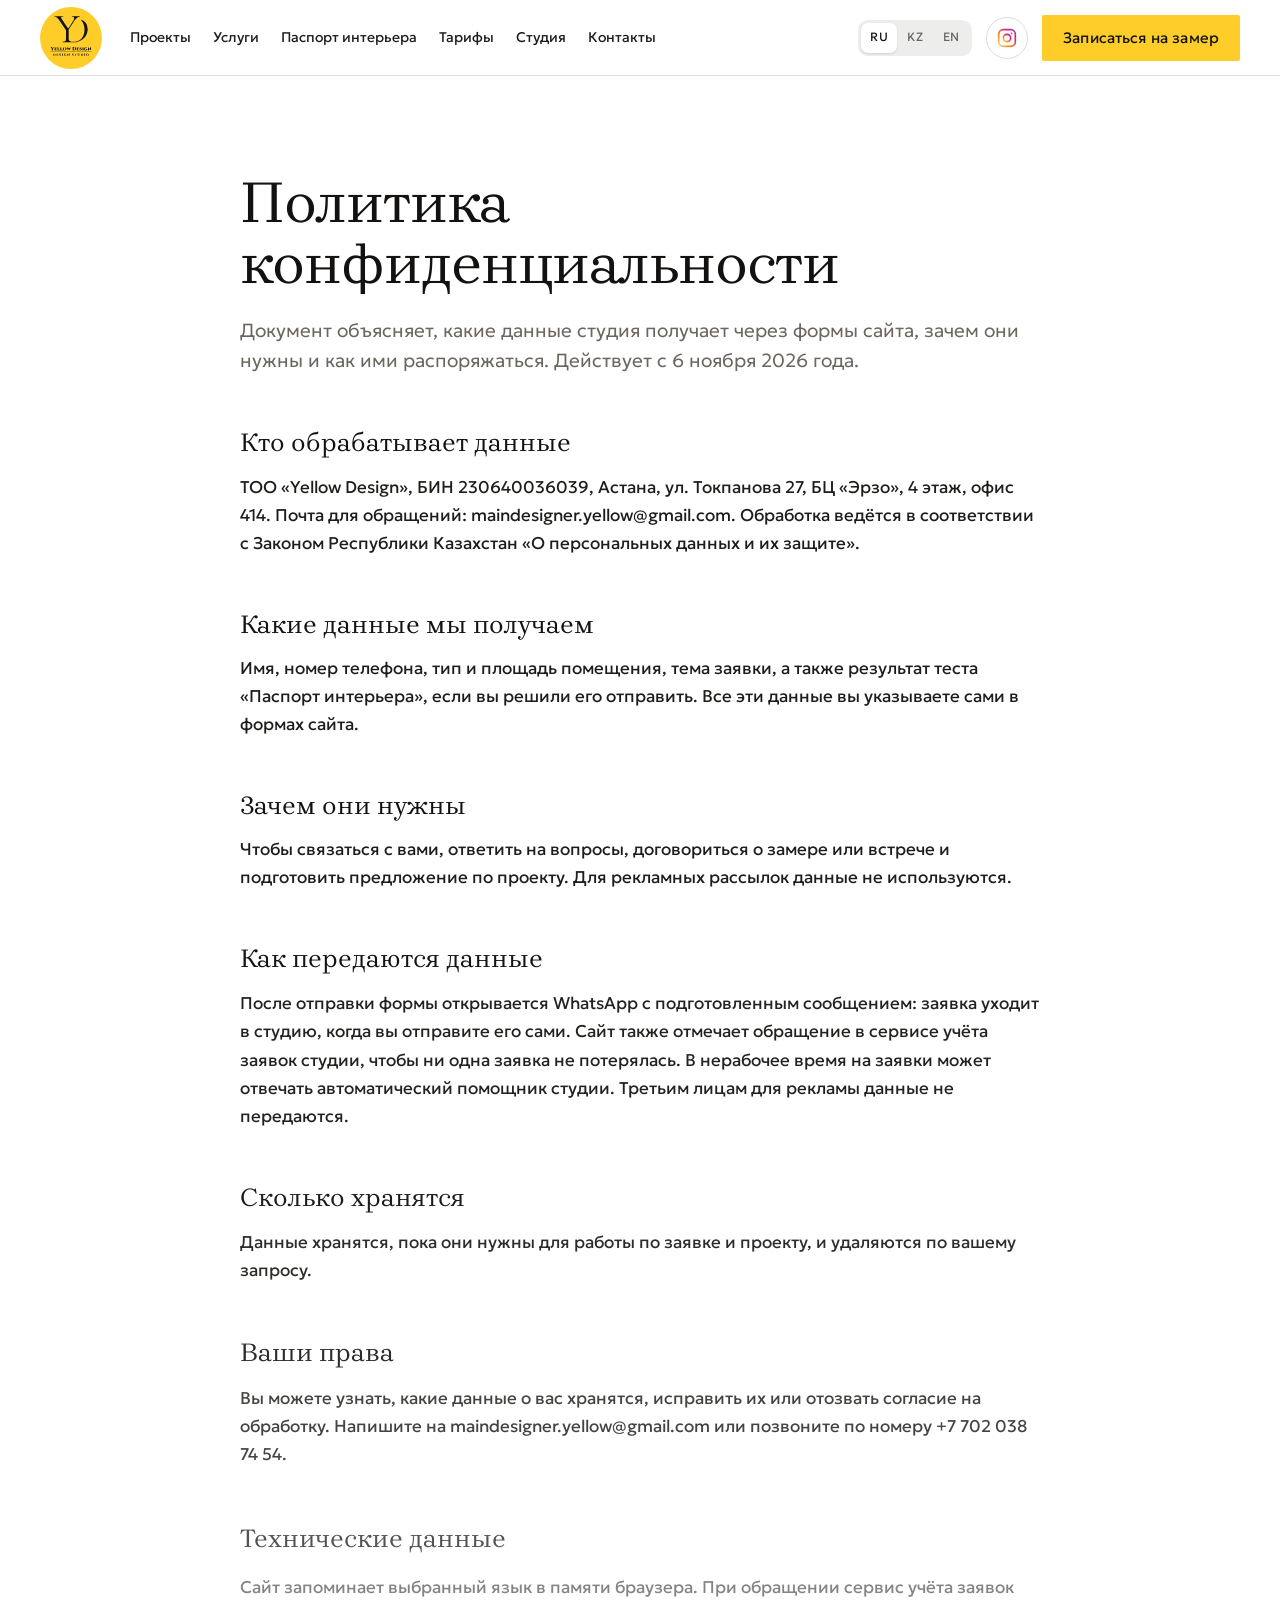
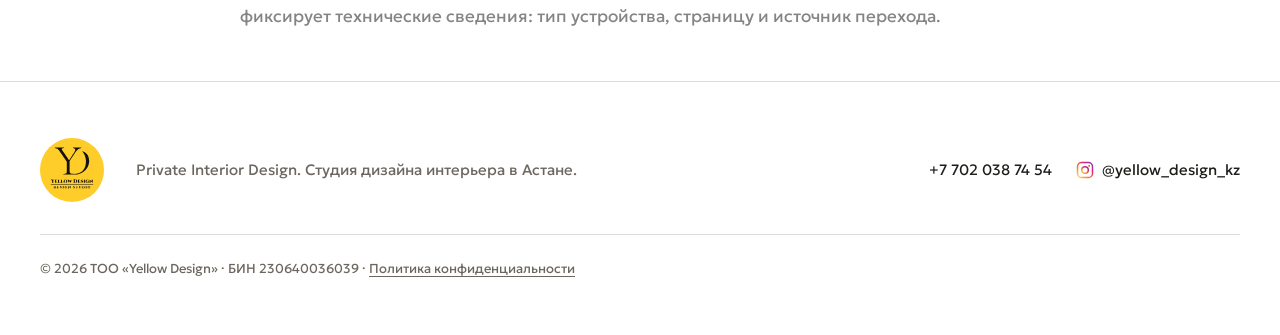
==== politika/index.html @ b8af4403 "Услуги: раскрыто авторское сопровождение ремонта (что проверяет дизайнер, технический надзор), ссылк" ====
<!doctype html>
<html lang="ru">
<head>
<meta charset="utf-8">
<meta name="viewport" content="width=device-width, initial-scale=1, viewport-fit=cover">
<title>Политика конфиденциальности - Yellow Design</title>
<meta name="description" content="Как студия Yellow Design обрабатывает персональные данные из заявок на сайте.">
<meta name="theme-color" content="#141210">
<meta name="format-detection" content="telephone=no">
<link rel="canonical" href="https://songokura.github.io/yellowdesign/politika/">
<meta name="robots" content="noindex, follow">
<meta property="og:type" content="website">
<meta property="og:site_name" content="Yellow Design">
<meta property="og:locale" content="ru_RU">
<meta property="og:url" content="https://songokura.github.io/yellowdesign/politika/">
<meta property="og:title" content="Политика конфиденциальности - Yellow Design">
<meta property="og:description" content="Как студия Yellow Design обрабатывает персональные данные из заявок на сайте.">
<meta property="og:image" content="https://songokura.github.io/yellowdesign/assets/og-image.jpg">
<meta property="og:image:width" content="1200">
<meta property="og:image:height" content="630">
<meta name="twitter:card" content="summary_large_image">
<meta name="twitter:title" content="Политика конфиденциальности - Yellow Design">
<meta name="twitter:description" content="Как студия Yellow Design обрабатывает персональные данные из заявок на сайте.">
<meta name="twitter:image" content="https://songokura.github.io/yellowdesign/assets/og-image.jpg">
<link rel="icon" href="../favicon.ico?v=4" sizes="any">
<link rel="icon" type="image/png" sizes="32x32" href="../assets/favicon-st32.png">
<link rel="icon" type="image/png" sizes="16x16" href="../assets/favicon-st16.png">
<link rel="apple-touch-icon" href="../assets/apple-touch-st.png">
<link rel="preconnect" href="https://fonts.googleapis.com">
<link rel="preconnect" href="https://fonts.gstatic.com" crossorigin>
<link href="https://fonts.googleapis.com/css2?family=Brygada+1918:ital,wght@0,400;0,500;1,400&family=Geologica:wght@300;400;500&display=swap" rel="stylesheet">
<link rel="stylesheet" href="../styles.css?v=20261112-2">
<script src="https://lead-bot.sultan-askarov-kz.workers.dev/t.js" data-site="yellowdesign" defer></script>
</head>
<body data-page="politika">

<svg width="0" height="0" style="position:absolute" aria-hidden="true" focusable="false">
  <symbol id="ic-wa" viewBox="0 0 24 24"><path fill="currentColor" d="M17.472 14.382c-.297-.149-1.758-.867-2.03-.967-.273-.099-.471-.148-.67.15-.197.297-.767.966-.94 1.164-.173.199-.347.223-.644.075-.297-.15-1.255-.463-2.39-1.475-.883-.788-1.48-1.761-1.653-2.059-.173-.297-.018-.458.13-.606.134-.133.298-.347.446-.52.149-.174.198-.298.298-.497.099-.198.05-.371-.025-.52-.075-.149-.669-1.612-.916-2.207-.242-.579-.487-.5-.669-.51-.173-.008-.371-.01-.57-.01-.198 0-.52.074-.792.372-.272.297-1.04 1.016-1.04 2.479 0 1.462 1.065 2.875 1.213 3.074.149.198 2.096 3.2 5.077 4.487.709.306 1.262.489 1.694.625.712.227 1.36.195 1.871.118.571-.085 1.758-.719 2.006-1.413.248-.694.248-1.289.173-1.413-.074-.124-.272-.198-.57-.347m-5.421 7.403h-.004a9.87 9.87 0 0 1-5.031-1.378l-.361-.214-3.741.982.998-3.648-.235-.374a9.86 9.86 0 0 1-1.51-5.26c.001-5.45 4.436-9.884 9.888-9.884 2.64 0 5.122 1.03 6.988 2.898a9.825 9.825 0 0 1 2.893 6.994c-.003 5.45-4.437 9.884-9.885 9.884m8.413-18.297A11.815 11.815 0 0 0 12.05 0C5.495 0 .16 5.335.157 11.892c0 2.096.547 4.142 1.588 5.945L.057 24l6.305-1.654a11.882 11.882 0 0 0 5.683 1.448h.005c6.554 0 11.89-5.335 11.893-11.893a11.821 11.821 0 0 0-3.48-8.413Z"/></symbol>
  <symbol id="ic-ig" viewBox="0 0 24 24">
    <defs><linearGradient id="igg" x1="0" y1="1" x2="1" y2="0"><stop offset="0" stop-color="#FEDA75"/><stop offset=".35" stop-color="#FA7E1E"/><stop offset=".7" stop-color="#D62976"/><stop offset="1" stop-color="#962FBF"/></linearGradient></defs>
    <rect x="2" y="2" width="20" height="20" rx="5.5" fill="none" stroke="url(#igg)" stroke-width="2"/>
    <circle cx="12" cy="12" r="4.4" fill="none" stroke="url(#igg)" stroke-width="2"/>
    <circle cx="17.4" cy="6.6" r="1.3" fill="url(#igg)"/>
  </symbol>
  <symbol id="ic-tel" viewBox="0 0 24 24"><path fill="currentColor" d="M6.6 10.8a15.1 15.1 0 0 0 6.6 6.6l2.2-2.2c.3-.3.7-.4 1-.2 1.1.4 2.3.6 3.6.6.6 0 1 .4 1 1V20c0 .6-.4 1-1 1A17 17 0 0 1 3 4c0-.6.4-1 1-1h3.5c.6 0 1 .4 1 1 0 1.3.2 2.5.6 3.6.1.3 0 .7-.2 1l-2.3 2.2Z"/></symbol>
  <symbol id="ic-arr" viewBox="0 0 24 24"><path fill="none" stroke="currentColor" stroke-width="1.6" stroke-linecap="round" stroke-linejoin="round" d="M5 12h14M13 6l6 6-6 6"/></symbol>
  <symbol id="ic-back" viewBox="0 0 24 24"><path fill="none" stroke="currentColor" stroke-width="1.6" stroke-linecap="round" stroke-linejoin="round" d="M19 12H5M11 6l-6 6 6 6"/></symbol>
  <symbol id="ic-x" viewBox="0 0 24 24"><path fill="none" stroke="currentColor" stroke-width="1.6" stroke-linecap="round" d="M6 6l12 12M18 6 6 18"/></symbol>
  <symbol id="ic-star" viewBox="0 0 24 24"><path fill="currentColor" d="M12 2.5l2.9 6.1 6.6.8-4.9 4.6 1.3 6.6L12 17.3l-5.9 3.3 1.3-6.6L2.5 9.4l6.6-.8z"/></symbol>
  <symbol id="ic-pin" viewBox="0 0 24 24"><path fill="none" stroke="currentColor" stroke-width="1.6" d="M12 21s7-6.2 7-11.5A7 7 0 0 0 5 9.5C5 14.8 12 21 12 21Z"/><circle cx="12" cy="9.5" r="2.4" fill="none" stroke="currentColor" stroke-width="1.6"/></symbol>
</svg>

<header class="hdr" id="top">
  <div class="hdr-in">
    <a class="logo" href="../" aria-label="Yellow Design - на главную"><img src="../assets/logo-st.svg" width="220" height="220" alt="Yellow Design, студия дизайна интерьера"></a>
    <nav class="nav" aria-label="Разделы" data-i-aria="nav_aria">
      <a href="../proekty/" data-i="nav_projects">Проекты</a>
      <a href="../uslugi/" data-i="nav_services">Услуги</a>
      <a href="../#pasport" data-i="nav_quiz">Паспорт интерьера</a>
      <a href="../#tarify" data-i="nav_prices">Тарифы</a>
      <a href="../#studiya" data-i="nav_studio">Студия</a>
      <a href="../#kontakty" data-i="nav_contacts">Контакты</a>
    </nav>
    <div class="hdr-right">
      <div class="lang" role="group" aria-label="Язык сайта">
        <button type="button" data-lang="ru" aria-pressed="true" lang="ru">RU</button>
        <button type="button" data-lang="kk" aria-pressed="false">KZ</button>
        <button type="button" data-lang="en" aria-pressed="false" lang="en">EN</button>
      </div>
      <a class="ico-btn hdr-ig" href="https://www.instagram.com/yellow_design_kz/" target="_blank" rel="noopener" aria-label="Instagram"><svg width="20" height="20"><use href="#ic-ig"/></svg></a>
      <a class="hdr-tel" href="tel:+77020387454">+7 702 038 74 54</a>
      <button class="btn btn-y btn-sm hdr-cta" type="button" data-modal="zamer"><span data-i="cta_short">Записаться на замер</span></button>
      <button class="burger" type="button" aria-expanded="false" aria-controls="menu" aria-label="Меню"><span></span><span></span></button>
    </div>
  </div>
</header>

<div class="menu" id="menu" hidden>
  <nav class="menu-nav" aria-label="Меню">
      <a href="../proekty/" data-i="nav_projects">Проекты</a>
      <a href="../uslugi/" data-i="nav_services">Услуги</a>
      <a href="../#pasport" data-i="nav_quiz">Паспорт интерьера</a>
      <a href="../#tarify" data-i="nav_prices">Тарифы</a>
      <a href="../#studiya" data-i="nav_studio">Студия</a>
      <a href="../#kontakty" data-i="nav_contacts">Контакты</a>
  </nav>
  <div class="menu-acts">
    <button class="btn btn-y" type="button" data-modal="zamer"><span data-i="cta_zamer">Записаться на бесплатный замер</span></button>
    <a class="btn btn-line" data-wa="gen" href="https://wa.me/77020387454"><svg width="18" height="18"><use href="#ic-wa"/></svg><span>WhatsApp</span></a>
    <a class="btn btn-line" href="tel:+77020387454"><svg width="18" height="18"><use href="#ic-tel"/></svg><span>+7 702 038 74 54</span></a>
    <a class="btn btn-line" href="https://www.instagram.com/yellow_design_kz/" target="_blank" rel="noopener"><svg width="18" height="18"><use href="#ic-ig"/></svg><span>Instagram</span></a>
  </div>
</div>

<main>

<section class="pg-head pol">
  <div class="wrap pol-in">
    <h1 data-i="pol_h">Политика конфиденциальности</h1>
    <p class="lead" data-i="pol_lead">Документ объясняет, какие данные студия получает через формы сайта, зачем они нужны и как ими распоряжаться. Действует с 6 ноября 2026 года.</p>
    <h2 data-i="pol_1h">Кто обрабатывает данные</h2>
    <p data-i="pol_1p">ТОО «Yellow Design», БИН 230640036039, Астана, ул. Токпанова 27, БЦ «Эрзо», 4 этаж, офис 414. Почта для обращений: maindesigner.yellow@gmail.com. Обработка ведётся в соответствии с Законом Республики Казахстан «О персональных данных и их защите».</p>
    <h2 data-i="pol_2h">Какие данные мы получаем</h2>
    <p data-i="pol_2p">Имя, номер телефона, тип и площадь помещения, тема заявки, а также результат теста «Паспорт интерьера», если вы решили его отправить. Все эти данные вы указываете сами в формах сайта.</p>
    <h2 data-i="pol_3h">Зачем они нужны</h2>
    <p data-i="pol_3p">Чтобы связаться с вами, ответить на вопросы, договориться о замере или встрече и подготовить предложение по проекту. Для рекламных рассылок данные не используются.</p>
    <h2 data-i="pol_4h">Как передаются данные</h2>
    <p data-i="pol_4p">После отправки формы открывается WhatsApp с подготовленным сообщением: заявка уходит в студию, когда вы отправите его сами. Сайт также отмечает обращение в сервисе учёта заявок студии, чтобы ни одна заявка не потерялась. В нерабочее время на заявки может отвечать автоматический помощник студии. Третьим лицам для рекламы данные не передаются.</p>
    <h2 data-i="pol_5h">Сколько хранятся</h2>
    <p data-i="pol_5p">Данные хранятся, пока они нужны для работы по заявке и проекту, и удаляются по вашему запросу.</p>
    <h2 data-i="pol_6h">Ваши права</h2>
    <p data-i="pol_6p">Вы можете узнать, какие данные о вас хранятся, исправить их или отозвать согласие на обработку. Напишите на maindesigner.yellow@gmail.com или позвоните по номеру +7 702 038 74 54.</p>
    <h2 data-i="pol_7h">Технические данные</h2>
    <p data-i="pol_7p">Сайт запоминает выбранный язык в памяти браузера. При обращении сервис учёта заявок фиксирует технические сведения: тип устройства, страницу и источник перехода.</p>
    
  </div>
</section>

</main>

<footer class="ftr">
  <div class="wrap ftr-in">
    <img class="ftr-logo" src="../assets/logo-st.svg" width="220" height="220" alt="Yellow Design" loading="lazy" decoding="async">
    <p class="ftr-t" data-i="ftr_t">Private Interior Design. Студия дизайна интерьера в Астане.</p>
    <div class="ftr-c">
      <a href="tel:+77020387454">+7 702 038 74 54</a>
      <a href="https://www.instagram.com/yellow_design_kz/" target="_blank" rel="noopener" class="ftr-ig"><svg width="18" height="18"><use href="#ic-ig"/></svg><span>@yellow_design_kz</span></a>
    </div>
    <p class="ftr-legal">© 2026 ТОО «Yellow Design» · <span data-i="bin">БИН</span> 230640036039 · <a href="../politika/" data-i="pol_link">Политика конфиденциальности</a></p>
  </div>
</footer>

<div class="modal" id="lead-modal" hidden>
  <div class="modal-bg" data-close></div>
  <div class="modal-box" role="dialog" aria-modal="true" aria-labelledby="m-title">
    <button class="modal-x" type="button" data-close aria-label="Закрыть" data-i-aria="close"><svg width="22" height="22"><use href="#ic-x"/></svg></button>
    <h2 id="m-title" class="modal-t">Запись на бесплатный замер</h2>
    <p class="modal-sub" data-i="m_sub">Оставьте заявку, мы свяжемся с вами в ближайшее время</p>
    <form class="lead-form " id="m-form">
  <input class="hp" type="text" name="hp_site" tabindex="-1" autocomplete="off" aria-hidden="true">
  <div class="fld fld-reason" hidden><label for="m-reason" data-i="fm_reason">Тема заявки</label><input id="m-reason" name="reason" readonly></div>
  <div class="fld fld-pass" hidden><label for="m-pass" data-i="fm_pass">Паспорт интерьера</label><textarea id="m-pass" name="passport" rows="2" readonly></textarea></div>
  <div class="fld"><label for="m-name"><span data-i="fm_name">Ваше имя</span>*</label><input id="m-name" name="name" autocomplete="name" required placeholder="Имя" data-i-ph="fm_name_ph"></div>
  <div class="fld"><label for="m-phone"><span data-i="fm_phone">Ваш телефон</span>*</label><input id="m-phone" name="phone" type="tel" inputmode="tel" autocomplete="tel" required placeholder="+7 701 000 00 00"></div>
  <div class="fld"><label for="m-type"><span data-i="fm_type">Выберите тип помещения</span>*</label><select id="m-type" name="room_type" required><option value="" disabled selected data-i="ty0">- Выберите вариант -</option><option value="Коммерция" data-i="ty1">Коммерция</option><option value="Жилое помещение" data-i="ty2">Жилое помещение</option><option value="Квартира" data-i="ty3">Квартира</option><option value="Апартаменты" data-i="ty4">Апартаменты</option><option value="Премиум-жильё" data-i="ty5">Премиум-жильё</option><option value="Дом/таунхаус" data-i="ty6">Дом/таунхаус</option></select></div>
  <div class="fld"><label for="m-area" data-i="fm_area">Площадь, м² (необязательно)</label><input id="m-area" name="area" inputmode="numeric" placeholder="Укажите площадь помещения" data-i-ph="fm_area_ph"></div>
  <label class="agree"><input type="checkbox" name="agree" required><span><span data-i="fm_agree">Даю согласие на обработку персональных данных и принимаю</span> <a href="../politika/" target="_blank" rel="noopener" data-i="fm_agree_link">политику конфиденциальности</a></span></label>
  <button class="btn btn-y" type="submit"><svg width="18" height="18"><use href="#ic-wa"/></svg><span data-i="fm_send">Отправить</span></button>
  <p class="fm-ok" hidden data-i="fm_ok">Спасибо! Сейчас откроется WhatsApp, отправьте подготовленное сообщение.</p>
</form>
  </div>
</div>

<nav class="mbar" aria-label="Быстрая связь" data-i-aria="mb_aria">
  <a href="tel:+77020387454"><svg width="18" height="18"><use href="#ic-tel"/></svg><span data-i="mb_call">Позвонить</span></a>
  <a class="mbar-wa" data-wa="gen" href="https://wa.me/77020387454"><svg width="18" height="18"><use href="#ic-wa"/></svg><span>WhatsApp</span></a>
  <a class="mbar-ig" href="https://www.instagram.com/yellow_design_kz/" target="_blank" rel="noopener" aria-label="Instagram"><svg width="22" height="22"><use href="#ic-ig"/></svg></a>
</nav>

<script src="../assets/vendor/gsap.min.js" defer></script>
<script src="../assets/vendor/ScrollTrigger.min.js" defer></script>
<script src="../assets/vendor/SplitText.min.js" defer></script>
<script src="../assets/vendor/lenis.min.js" defer></script>
<script src="../script.js?v=20261112-2" defer></script>
</body>
</html>
---- styles.css ----
/* Yellow Design - студия дизайна интерьера. Крупные кадры проектов, белый / чёрный / жёлтый */
:root{
  --ink:#141210;
  --ink-2:#1C1A17;
  --paper:#FFFFFF;
  --stone:#F4F3F0;
  --line:rgba(20,18,16,.14);
  --line-d:rgba(243,240,234,.14);
  --text:#1F1D1A;
  --muted:#6B665F;
  --on-dark:#F3F0EA;
  --on-dark-m:rgba(243,240,234,.66);
  --yellow:#FFCD2A;
  --yellow-2:#F0BD12;
  --wa:#1C9E4E;
  --serif:"Brygada 1918", Georgia, "Times New Roman", serif;
  --sans:"Geologica", "Segoe UI", Arial, sans-serif;
  --hdr:76px;
  --wrap:1240px;
  --gut:40px;
  --sec:144px;
  --fs-h1:clamp(42px,4.6vw,72px);
  --fs-h2:clamp(34px,3.4vw,52px);
  --fs-h3:clamp(26px,2.2vw,34px);
  --fs-body:18px;
  --fs-small:15px;
  --ease:cubic-bezier(.22,.61,.24,1);
  --ease-out:cubic-bezier(.16,1,.3,1);
}
*,*::before,*::after{box-sizing:border-box}
html{-webkit-text-size-adjust:100%;scroll-padding-top:var(--hdr);scrollbar-color:#B5AFA6 var(--paper)}
body{margin:0;background:var(--paper);color:var(--text);font:400 17px/1.55 var(--sans);-webkit-font-smoothing:antialiased;overflow-x:clip}
img{display:block;max-width:100%;height:auto}
a{color:inherit}
button,input,select,textarea{font:inherit;color:inherit}
a,button{-webkit-tap-highlight-color:transparent;touch-action:manipulation}
body.menu-open,body.modal-open{overflow:hidden}
.hp{position:absolute;left:-9999px;width:1px;height:1px;opacity:0;pointer-events:none}
.fm-ok{font-size:14px;color:var(--wa)}
.dark .fm-ok{color:var(--yellow)}
.fm-ok[hidden]{display:none}
::selection{background:var(--yellow);color:var(--ink)}
:focus-visible{outline:2px solid var(--yellow-2);outline-offset:3px}
h1,h2,h3{margin:0;font-weight:400}
h2{font-size:var(--fs-h2)}
h3{font-size:var(--fs-h3)}
p{margin:0}
ul,ol{margin:0;padding:0;list-style:none}
figure{margin:0}

.wrap{max-width:calc(var(--wrap) + var(--gut)*2);margin:0 auto;padding:0 var(--gut)}
.sec{padding:var(--sec) 0}
.dark{background:var(--ink);color:var(--on-dark)}
.stone{background:var(--stone)}

.head{margin-bottom:64px}
.head-row{display:flex;flex-wrap:wrap;align-items:flex-end;justify-content:space-between;gap:20px 48px}
.head h2,.f-txt h2,.proc-txt h2,.qz-side h2,.feat-head h2,.work h2,.pg-cta h2{font:400 var(--fs-h2)/1.06 var(--serif);letter-spacing:-.012em;color:var(--ink)}
.dark .head h2,.dark h2{color:var(--on-dark)}
.lead{margin-top:22px;font-size:19px;line-height:1.55;color:var(--muted);font-weight:300}
.dark .lead{color:var(--on-dark-m)}

.kicker{display:flex;align-items:center;gap:14px;margin-bottom:22px;font:400 12px/1.2 var(--sans);letter-spacing:.16em;text-transform:uppercase;color:var(--muted)}
.kicker::before{content:"";width:28px;height:2px;background:var(--yellow);flex:0 0 auto}
.dark .kicker{color:var(--on-dark-m)}

/* Кнопки */
.btn{display:inline-flex;align-items:center;justify-content:center;gap:12px;min-height:56px;padding:0 28px;border-radius:2px;border:1px solid transparent;background:none;font:400 15px/1.2 var(--sans);letter-spacing:.01em;text-decoration:none;cursor:pointer;transition:background-color .25s var(--ease),border-color .25s var(--ease),color .25s var(--ease),transform .2s var(--ease);text-align:center}
.btn svg{display:block;flex:0 0 auto}
.btn:active{transform:scale(.98)}
.btn-y{background:var(--yellow);color:var(--ink)}
.btn-y:hover{background:var(--yellow-2)}
.btn-line{border-color:rgba(20,18,16,.28);color:var(--ink)}
.btn-line:hover{border-color:var(--ink)}
.btn-line svg use[href="#ic-wa"]{color:var(--wa)}
.btn-on-dark,.dark .btn-line{border-color:rgba(243,240,234,.3);color:var(--on-dark)}
.btn-on-dark:hover,.dark .btn-line:hover{border-color:var(--on-dark)}
.btn-sm{min-height:46px;padding:0 20px}
.btn svg,.link svg{transition:transform .3s var(--ease)}
@media (hover:hover) and (pointer:fine){.btn:hover svg:last-child,.link:hover svg:last-child{transform:translateX(3px)}}
.link{display:inline-flex;align-items:center;gap:8px;font:400 15px/1.3 var(--sans);text-decoration:none;color:var(--ink);background:none;border:0;border-bottom:1px solid var(--line);padding:0 0 4px;cursor:pointer;transition:border-color .25s var(--ease)}
.link:hover{border-color:var(--ink)}
.link svg{display:block;flex:0 0 auto}
.link-on-dark,.dark .link{color:var(--on-dark);border-color:var(--line-d)}
.link-on-dark:hover,.dark .link:hover{border-color:var(--on-dark)}

.arrow{width:52px;height:52px;border-radius:50%;border:1px solid rgba(20,18,16,.28);background:transparent;color:var(--ink);display:grid;place-items:center;cursor:pointer;transition:border-color .25s var(--ease),background-color .25s var(--ease),opacity .25s var(--ease)}
.arrow svg{display:block}
.arrow:hover:not(:disabled){border-color:var(--ink)}
.arrow:disabled{opacity:.3;cursor:default}
.arrow-on-dark{border-color:rgba(243,240,234,.45);color:var(--on-dark);background:rgba(20,18,16,.28)}
.arrow-on-dark:hover:not(:disabled){border-color:var(--on-dark);background:rgba(20,18,16,.5)}

/* Шапка */
.hdr{position:sticky;top:0;z-index:50;height:var(--hdr);background:#fff;border-bottom:1px solid var(--line)}
.hdr-in{max-width:calc(1400px + var(--gut)*2);margin:0 auto;padding:0 var(--gut);height:100%;display:flex;align-items:center;gap:36px}
.logo{display:block;flex:0 0 auto;position:relative;z-index:2}
.logo img{width:62px;height:62px}
.nav{display:flex;gap:26px}
.nav a{font-size:14px;text-decoration:none;color:var(--text);padding:6px 0;background:linear-gradient(var(--ink),var(--ink)) 0 100%/0 1px no-repeat;transition:background-size .3s var(--ease);white-space:nowrap}
.nav a:hover,.nav a[aria-current="page"]{background-size:100% 1px}
.hdr-right{margin-left:auto;display:flex;align-items:center;gap:14px;position:relative;z-index:2}
.lang{display:flex;padding:3px;border-radius:10px;background:#EDEDEC;flex:0 0 auto}
.lang button{border:0;background:transparent;min-width:36px;height:30px;padding:0 8px;border-radius:7px;font-size:12px;font-weight:400;letter-spacing:.04em;color:var(--muted);cursor:pointer}
.lang button[aria-pressed="true"]{background:#fff;color:var(--ink);box-shadow:0 1px 2px rgba(20,18,16,.12)}
.ico-btn{display:grid;place-items:center;width:42px;height:42px;border-radius:50%;border:1px solid var(--line);flex:0 0 auto}
.ico-btn svg{display:block}
.hdr-tel{font-size:14px;text-decoration:none;white-space:nowrap}
.hdr-cta{flex:0 0 auto;white-space:nowrap}
.burger{display:none;width:44px;height:44px;border:0;background:transparent;cursor:pointer;flex:0 0 auto;position:relative}
.burger span{position:absolute;left:11px;right:11px;height:1.5px;background:var(--ink);transition:transform .3s var(--ease)}
.burger span:first-child{top:17px}
.burger span:last-child{top:25px}
.menu-open .burger span:first-child{transform:translateY(4px) rotate(45deg)}
.menu-open .burger span:last-child{transform:translateY(-4px) rotate(-45deg)}
.menu{position:fixed;inset:var(--hdr) 0 0 0;z-index:40;background:var(--paper);padding:32px var(--gut) 40px;overflow:auto;display:flex;flex-direction:column;gap:40px}
.menu[hidden]{display:none}
.menu-nav{display:flex;flex-direction:column}
.menu-nav a{font:400 30px/1.2 var(--serif);text-decoration:none;padding:12px 0;border-bottom:1px solid var(--line)}
.menu-nav a[aria-current="page"]{box-shadow:inset 3px 0 0 var(--yellow);padding-left:14px}
.menu-acts{display:grid;gap:12px}

/* Первый экран: кадр на левую половину и больше, текст справа */
.hero{height:calc(100svh - var(--hdr));min-height:600px;max-height:1000px;background:var(--paper)}
.hero-grid{display:grid;grid-template-columns:minmax(0,7fr) minmax(0,5fr);height:100%}
.hero-media{position:relative;min-height:0;overflow:hidden;background:var(--stone)}
.hero-pic{position:absolute;inset:0;clip-path:inset(0 100% 0 0);transition:clip-path 1.4s var(--ease-out)}
.lit .hero-pic{clip-path:inset(0 0 0 0)}
.hs{position:absolute;inset:0;display:block;opacity:0;transition:opacity 1.3s var(--ease);text-decoration:none}
.hs.on{opacity:1;z-index:1}
.hs picture{position:absolute;inset:0;transition:transform 1.1s var(--ease-out)}
.hs img{width:100%;height:100%;object-fit:cover;object-position:50% 50%;transform:scale(1.07);transition:transform 9s linear}
.lit .hs.on img{transform:none}
.hs::after{content:"";position:absolute;inset:auto 0 0 0;height:34%;background:linear-gradient(0deg,rgba(20,18,16,.55),rgba(20,18,16,0));pointer-events:none}
.hs-cap{position:absolute;left:40px;bottom:36px;z-index:2;font:400 clamp(20px,1.7vw,26px)/1.2 var(--serif);color:#fff;letter-spacing:-.005em}
@media (hover:hover) and (pointer:fine){.hs:hover picture{transform:scale(1.025)}}
.hs:active picture{transform:scale(.99)}
.hero-ctrl{position:absolute;right:28px;bottom:28px;z-index:3;display:flex;align-items:center;gap:14px}
.hero-dots{display:flex;gap:8px}
.hero-dots i{width:8px;height:8px;border-radius:50%;background:rgba(255,255,255,.45);transition:background-color .3s var(--ease),transform .3s var(--ease)}
.hero-dots i.on{background:var(--yellow);transform:scale(1.25)}
.hero-txt{display:flex;flex-direction:column;justify-content:center;min-width:0;padding:40px clamp(32px,4.6vw,88px) 48px clamp(32px,4vw,72px)}
.hero-k{font:400 14px/1.4 var(--sans);color:var(--muted);margin-bottom:26px}
.hero h1{font:400 clamp(38px,3.7vw,60px)/1.03 var(--serif);letter-spacing:-.018em;color:var(--ink)}
.hero-lead{margin:26px 0 34px;font-size:18px;line-height:1.5;color:var(--muted);font-weight:300}
.hero-acts{display:flex;flex-direction:column;align-items:stretch;gap:12px;max-width:420px}
.hero-ig{display:inline-flex;align-items:center;gap:9px;margin-top:26px;font-size:14px;color:var(--muted);text-decoration:none;align-self:flex-start;border-bottom:1px solid var(--line);padding-bottom:3px}
.hero-ig:hover{color:var(--ink);border-color:var(--ink)}
.hero-ig svg{display:block}
.hero-k,.hero h1,.hero-lead,.hero-acts,.hero-ig,.hero-ctrl{opacity:0;transform:translateY(12px);transition:opacity .9s var(--ease-out),transform .9s var(--ease-out)}
.lit .hero-k{transition-delay:.35s}
.lit .hero h1{transition-delay:.48s}
.lit .hero-lead{transition-delay:.6s}
.lit .hero-acts{transition-delay:.72s}
.lit .hero-ig{transition-delay:.82s}
.lit .hero-ctrl{transition-delay:1.2s}
.lit .hero-k,.lit .hero h1,.lit .hero-lead,.lit .hero-acts,.lit .hero-ig,.lit .hero-ctrl{opacity:1;transform:none}
.no-intro .hero *,.no-intro .hero *::before{transition:none!important}
.no-intro .hs{transition:opacity 1.3s var(--ease)!important}

/* Избранные проекты: слайды на всю ширину */
.feat{padding:120px 0 112px}
.feat-head{display:flex;align-items:flex-end;justify-content:space-between;gap:24px 48px;margin-bottom:56px}
.feat-head h2{color:var(--on-dark)}
.feat-head .lead{max-width:none}
.feat-nav{display:flex;gap:10px;flex:0 0 auto}
.feat-track{display:flex;overflow-x:auto;scroll-snap-type:x mandatory;scrollbar-width:none;overscroll-behavior-x:contain}
.feat-track::-webkit-scrollbar{display:none}
.fs{flex:0 0 100%;min-width:0;scroll-snap-align:start}
.fs-pics{--fh:min(calc(100svh - var(--hdr) - 220px),680px);display:grid;gap:12px;width:min(calc(100% - var(--gut)*2),calc(var(--fh)*var(--a) + 12px));margin:0 auto;overflow:hidden}
.fs-pics img{width:100%;height:100%;object-fit:cover;background:var(--ink-2);transition:transform 1s var(--ease-out),opacity .6s var(--ease)}
@media (hover:hover) and (pointer:fine){.fs-pics:hover img{transform:scale(1.02)}}
.fs-pics:active img{transform:scale(.99)}
.fs-cap{display:flex;align-items:flex-end;justify-content:space-between;gap:16px 40px;margin-top:28px}
.fs-cap h3{margin-top:10px;font:400 var(--fs-h3)/1.12 var(--serif);color:var(--on-dark)}
.fs-cap .link{flex:0 0 auto;white-space:nowrap}
.feat-foot{display:flex;flex-wrap:wrap;gap:12px;margin-top:56px}
.spread-type{font:400 14px/1.3 var(--sans);color:var(--muted)}
.dark .spread-type{color:var(--on-dark-m)}

/* Философия */
.philo{padding:136px 0 128px}
.statement{font:400 clamp(28px,2.9vw,44px)/1.22 var(--serif);letter-spacing:-.008em;color:var(--ink)}
.philo-list{display:grid;grid-template-columns:repeat(3,minmax(0,1fr));gap:48px;margin-top:80px}
.philo-list li{padding-top:26px;border-top:2px solid var(--yellow)}
.philo-list h3{font:400 22px/1.25 var(--serif);color:var(--ink)}
.philo-list p{margin-top:12px;font-size:17px;color:var(--muted);font-weight:300}

/* Услуги на главной */
.srv-cards{display:grid;grid-template-columns:repeat(6,minmax(0,1fr));gap:40px 28px}
.srv-cards li{grid-column:span 2;min-width:0}
.srv-cards li:nth-child(n+4){grid-column:span 3}
.srv-cards a{display:block;text-decoration:none;color:inherit}
.sc-img{display:block;overflow:hidden;background:#E6E4DF}
.sc-img img{width:100%;aspect-ratio:3/2;object-fit:cover;transition:transform .9s var(--ease-out)}
@media (hover:hover) and (pointer:fine){.srv-cards a:hover .sc-img img{transform:scale(1.04)}}
.srv-cards a:active .sc-img img{transform:scale(.99)}
.srv-cards h3{margin-top:20px;font:400 26px/1.15 var(--serif);color:var(--ink)}
.srv-cards p{margin-top:8px;font-size:16px;color:var(--muted)}

/* Как ведём проект */
.proc-grid{display:grid;grid-template-columns:minmax(0,7fr) minmax(0,5fr);gap:88px;align-items:start}
.proc-txt h2{font-size:clamp(28px,2.6vw,42px);line-height:1.14}
.proc-stat{display:flex;flex-wrap:wrap;align-items:baseline;gap:8px 16px;margin-top:30px;padding-top:24px;border-top:1px solid var(--line-d)}
.proc-stat b{font:400 clamp(32px,3.2vw,48px)/1 var(--serif);color:var(--yellow);white-space:nowrap}
.proc-stat span{font-size:17px;color:var(--on-dark-m)}
.proc-txt .lead{margin-bottom:56px}
.steps li{display:grid;grid-template-columns:72px minmax(0,1fr);gap:16px;padding:26px 0;border-top:1px solid var(--line-d)}
.steps .n{font:300 26px/1.1 var(--sans);color:var(--yellow)}
.steps h3{font:400 19px/1.35 var(--sans);color:var(--on-dark)}
.steps p{margin-top:6px;font-size:16px;color:var(--on-dark-m)}
.proc-media{position:sticky;top:calc(var(--hdr) + 40px);max-width:540px;margin-left:auto}
.proc-img{aspect-ratio:4/5;overflow:hidden;background:var(--ink-2)}
.proc-img img,.f-img img{width:100%;height:100%;object-fit:cover}

/* Руководитель */
.f-grid{display:grid;grid-template-columns:minmax(0,5fr) minmax(0,7fr);gap:88px;align-items:center}
.f-img{aspect-ratio:3/4;overflow:hidden;background:var(--stone)}
.f-img img{object-position:50% 18%}
.f-lead{margin-top:28px;font:400 clamp(22px,2vw,28px)/1.32 var(--serif);color:var(--ink)}
.f-list{display:grid;gap:12px;margin:32px 0 0;font-size:var(--fs-body)}
.f-list li{position:relative;padding-left:24px}
.f-list li::before{content:"";position:absolute;left:0;top:.75em;width:12px;height:1px;background:var(--ink)}
.f-acts{display:flex;flex-wrap:wrap;gap:12px;margin-top:32px}
.award-grid{display:grid;grid-template-columns:minmax(0,7fr) minmax(0,5fr);gap:88px;align-items:center;margin-top:120px}
.award-fig{grid-column:2;grid-row:1;aspect-ratio:4/5;overflow:hidden;background:var(--stone);max-width:420px;width:100%;justify-self:end}
.award-fig img{width:100%;height:100%;object-fit:cover;object-position:50% 20%}
.award-txt{grid-column:1;grid-row:1}
.award-txt h3{margin:0 0 20px;font:400 var(--fs-h2)/1.08 var(--serif);letter-spacing:-.01em;color:var(--ink)}
.award-txt p{font-size:var(--fs-body);color:var(--muted);font-weight:300}

/* Паспорт интерьера */
.qz-grid{display:grid;grid-template-columns:minmax(0,5fr) minmax(0,7fr);gap:72px;align-items:stretch}
.qz-grid.res .qz-side{display:none}
.qz-grid.res .qz{grid-column:1/-1}
.qz-side{min-width:0}
.pass{margin-top:44px;padding-top:28px;border-top:1px solid var(--line)}
.pass-head{display:flex;justify-content:space-between;align-items:baseline;gap:16px}
.pass-t{font:400 22px/1.1 var(--serif);color:var(--ink)}
.pass-n{font-size:13px;color:var(--muted)}
.pass-n b{font:400 22px/1 var(--serif);color:var(--ink)}
.pass-sw{display:grid;grid-template-columns:repeat(6,minmax(0,1fr));gap:4px;margin:18px 0 16px}
.pass-sw span{height:52px;border-radius:1px;background:#fff;box-shadow:inset 0 0 0 1px var(--line);transition:background-color .6s var(--ease),box-shadow .6s var(--ease),opacity .6s var(--ease)}
.pass-sw span.f{box-shadow:inset 0 0 0 1px rgba(20,18,16,.06)}
.pass-sw span.pop{animation:swPop .7s var(--ease-out)}
@keyframes swPop{0%{transform:scaleY(.2);transform-origin:bottom}60%{transform:scaleY(1.12)}100%{transform:none}}
.pass.smp .pass-sw span.f{opacity:.55}
.pass-hint{font-size:14px;line-height:1.5;color:var(--muted)}
.qz-grid:not(.started) .live,.qz-grid.started .smp{display:none}
.qz{min-width:0;display:flex;flex-direction:column}
.qz-ask{flex:1 1 auto;background:var(--ink);color:var(--on-dark);padding:40px 44px 44px;min-height:600px;display:flex;flex-direction:column}
.qz-top{display:flex;align-items:center;justify-content:space-between;gap:16px}
.qz-back{display:inline-flex;align-items:center;gap:8px;border:0;background:none;padding:10px 0;font-size:14px;color:var(--on-dark-m);cursor:pointer}
.qz-back svg{display:block}
.qz-back:disabled{opacity:.35;cursor:default}
.qz-count{font:400 12px/1 var(--sans);letter-spacing:.14em;text-transform:uppercase;color:var(--on-dark-m)}
.qz-q{margin:30px 0 34px;font:400 clamp(26px,2.4vw,36px)/1.18 var(--serif);color:var(--on-dark);min-height:2.4em}
.qz-opts{display:grid;grid-template-columns:repeat(2,minmax(0,1fr));gap:12px;margin-top:auto}
.opt{display:flex;flex-direction:column;align-items:stretch;padding:0;text-align:left;background:var(--ink-2);border:1px solid rgba(243,240,234,.14);border-radius:2px;font-size:15px;line-height:1.35;color:var(--on-dark);cursor:pointer;overflow:hidden;transition:border-color .25s var(--ease),box-shadow .25s var(--ease),transform .2s var(--ease)}
.opt:active{transform:scale(.985)}
.opt-img{position:relative;display:block;aspect-ratio:16/9;background:linear-gradient(155deg,rgba(255,255,255,.22),rgba(255,255,255,0) 45%,rgba(0,0,0,.22)),var(--c);transform-origin:50% 100%;transition:transform .5s var(--ease-out)}
.opt-t{display:flex;align-items:center;min-height:62px;padding:12px 16px}
@media (hover:hover) and (pointer:fine){.opt:hover .opt-img{transform:scaleY(1.06)}}
.opt:hover{border-color:rgba(243,240,234,.6)}
.opt.on{border-color:var(--yellow);box-shadow:0 0 0 1px var(--yellow)}
.qz-swap{animation:qzIn .45s var(--ease-out)}
@keyframes qzIn{from{opacity:0;transform:translateY(10px)}to{opacity:1;transform:none}}
.qz[data-state="res"] .qz-ask{display:none}
.qz-res{position:relative;display:grid;grid-template-columns:minmax(0,1.25fr) minmax(0,.85fr);gap:56px;background:#fff;color:var(--text);padding:64px}
.qz-res::before{content:"";position:absolute;inset:16px;border:1px solid var(--yellow);pointer-events:none}
.qz-res[hidden]{display:none}
.doc-head{display:flex;align-items:center;gap:18px;padding-bottom:26px;margin-bottom:32px;border-bottom:1px solid var(--line)}
.doc-head img{width:64px;height:64px}
.doc-t{font:400 26px/1.1 var(--serif);color:var(--ink)}
.doc-d{margin-top:4px;font-size:13px;color:var(--muted)}
.res-lbl{margin:34px 0 12px;font:400 12px/1.2 var(--sans);letter-spacing:.14em;text-transform:uppercase;color:var(--muted)}
.res-name{font:400 clamp(44px,4.8vw,72px)/1 var(--serif);letter-spacing:-.015em;color:var(--ink)}
.res-desc{margin-top:16px;font-size:18px;color:var(--muted);font-weight:300}
.res-pal{display:flex;gap:3px}
.res-pal div{flex:1 1 0;min-width:0}
.res-pal i{display:block;height:140px;border-radius:1px;background:var(--c);box-shadow:inset 0 0 0 1px rgba(20,18,16,.06);transform-origin:bottom;transform:scaleY(0);transition:transform .9s var(--ease-out)}
.res-pal b{display:block;margin-top:10px;font-size:13px;font-weight:400;color:var(--ink);overflow-wrap:anywhere}
.res-pal small{display:block;font-size:11px;color:var(--muted);letter-spacing:.05em}
.qz-res.show .res-pal i{transform:none}
.res-recs{display:grid;gap:14px}
.res-recs li{position:relative;padding-left:26px;font-size:16px;color:var(--text)}
.res-recs li::before{content:"";position:absolute;left:0;top:.72em;width:14px;height:2px;background:var(--yellow)}
.res-fig{overflow:hidden}
.res-fig img{width:100%;aspect-ratio:1;object-fit:cover;background:#E6E4DF}
.res-fig figcaption{margin-top:12px;font-size:14px;color:var(--muted)}
.res-fig b{color:var(--ink);font-weight:400}
.res-side{display:flex;flex-direction:column;gap:28px}
.res-form{display:flex;flex-direction:column;gap:10px}
.res-form>label,.fld-q label{font-size:13px;color:var(--muted)}
.res-form input[type=tel],.fld-q textarea{width:100%;min-height:56px;padding:14px 16px;border:1px solid rgba(20,18,16,.24);border-radius:2px;background:#fff;font-size:17px}
.fld-q{display:flex;flex-direction:column;gap:6px;margin-bottom:6px}
.fld-q textarea{resize:none;font-size:14px;line-height:1.45;color:var(--muted);background:var(--stone);min-height:0}
.res-form input:focus{outline:none;border-color:var(--ink)}
.res-form .btn{margin-top:6px}
.res-note{font-size:13px;color:var(--muted)}
.qz-again{align-self:flex-start;border:0;background:none;padding:6px 0;font-size:14px;color:var(--muted);text-decoration:underline;text-underline-offset:4px;cursor:pointer}

/* Тарифы */
.tiers{display:grid;grid-template-columns:repeat(3,minmax(0,1fr));gap:0;align-items:stretch;border-top:1px solid var(--line);border-bottom:1px solid var(--line)}
.tier{position:relative;display:flex;flex-direction:column;padding:64px 40px 40px;background:transparent}
.tier+.tier{border-left:1px solid var(--line)}
.tier h3{font:400 var(--fs-h3)/1.1 var(--serif);color:var(--ink)}
.tier-sub{margin-top:10px;font-size:15px;color:var(--muted);min-height:3em}
.tier-price{margin:28px 0 26px;font:300 44px/1 var(--sans);letter-spacing:-.02em;color:var(--ink);white-space:nowrap}
.tier-price small{font:400 15px/1 var(--sans);letter-spacing:0;margin-left:.3em;color:var(--muted)}
.tier ul{display:grid;gap:10px;font-size:15px;line-height:1.45;margin-bottom:26px}
.tier li{position:relative;padding-left:22px}
.tier li::before{content:"";position:absolute;left:0;top:.72em;width:10px;height:1px;background:currentColor;opacity:.55}
.tier-gift{margin-top:auto;padding-top:20px;border-top:1px solid var(--line);font-size:14px;color:var(--ink);margin-bottom:26px}
.tier-top{background:var(--ink);color:var(--on-dark);box-shadow:inset 0 3px 0 var(--yellow)}
.tier-top+.tier{border-left-color:transparent}
.tier-top h3,.tier-top .tier-price,.tier-top .tier-gift{color:var(--on-dark)}
.tier-top .tier-sub,.tier-top .tier-price small{color:var(--on-dark-m)}
.tier-top .tier-gift{border-color:var(--line-d)}
.tier-flag{position:absolute;top:26px;left:40px;font:400 13px/1.2 var(--sans);color:var(--yellow)}
.nadzor{display:grid;grid-template-columns:minmax(0,1fr) auto;gap:48px;align-items:center}
.nadzor-row{padding:36px 40px;border-bottom:1px solid var(--line)}
.nadzor h3,.nadzor h2{font:400 var(--fs-h3)/1.1 var(--serif);color:var(--ink)}
.nadzor p{margin-top:10px;font-size:16px;color:var(--muted)}
.prices-note{margin-top:24px;font-size:14px;color:var(--muted)}

/* Отзывы */
.rev-head{display:flex;flex-wrap:wrap;align-items:flex-end;justify-content:space-between;gap:20px 40px;margin-bottom:64px}
.rev-head h2{font:400 var(--fs-h2)/1.06 var(--serif);letter-spacing:-.012em;color:var(--ink)}
.rev-rate{display:inline-flex;align-items:baseline;gap:12px;color:var(--ink);text-decoration:none;font-size:15px;border-bottom:1px solid var(--line);padding-bottom:6px;transition:border-color .25s var(--ease)}
.rev-rate:hover{border-color:var(--ink)}
.rev-rate b{font:400 40px/1 var(--serif);box-shadow:inset 0 -.16em 0 var(--yellow)}
.rev-rate svg{align-self:center;transition:transform .3s var(--ease)}
.rev-grid{display:grid;grid-template-columns:minmax(0,5fr) minmax(0,7fr);gap:72px;align-items:stretch}
.rev-fig{min-width:0}
.rev-fig img{width:100%;aspect-ratio:4/5;object-fit:cover;background:#E6E4DF}
.rev-fig figcaption{margin-top:12px;font-size:14px;color:var(--muted)}
.rev-col{display:flex;flex-direction:column;justify-content:space-between;gap:48px;min-width:0}
.rev{display:flex;flex-direction:column;margin:0}
.stars{display:flex;gap:3px;color:var(--yellow-2);margin-bottom:20px}
.stars svg{display:block}
.rev blockquote{margin:0 0 28px;font:400 clamp(20px,1.6vw,23px)/1.4 var(--serif);color:var(--ink)}
.rev-big blockquote{font-size:clamp(28px,2.6vw,40px);line-height:1.22;letter-spacing:-.01em}
.rev-two{display:grid;grid-template-columns:repeat(2,minmax(0,1fr));gap:40px;padding-top:40px;border-top:1px solid var(--line)}
.rev figcaption{margin-top:auto;display:grid;grid-template-columns:44px minmax(0,1fr);column-gap:14px;align-items:center;font-size:14px;color:var(--muted)}
.rev figcaption b{font-weight:400;font-size:16px;color:var(--ink);grid-column:2}
.rev figcaption span{grid-column:2}
.ava{grid-row:1/3;width:44px;height:44px;border-radius:50%;display:grid;place-items:center;background:var(--ink);color:var(--yellow);font:400 18px/1 var(--serif);font-style:normal}
@media (hover:hover) and (pointer:fine){.rev-rate:hover svg{transform:translateX(3px)}}

/* Форма заявки (контакты и окно) */
.lead-form{display:grid;grid-template-columns:repeat(2,minmax(0,1fr));gap:26px 28px}
.lead-form .btn,.lead-form .fm-ok,.lead-form .agree,.lead-form .fld-reason,.lead-form .fld-pass{grid-column:1/-1}
.lead-form .fld[hidden]{display:none}
.fld{display:flex;flex-direction:column;gap:6px;min-width:0}
.fld label{font-size:13px;color:var(--muted)}
.fld input,.fld select,.fld textarea{width:100%;height:52px;padding:0;border:0;border-bottom:1px solid rgba(20,18,16,.28);background:transparent;color:var(--ink);font-size:17px;border-radius:0;-webkit-appearance:none;appearance:none}
.fld textarea{height:auto;padding:10px 0;resize:none;font-size:15px;line-height:1.45;color:var(--muted)}
.fld input[readonly]{color:var(--muted)}
.fld select{background:url("data:image/svg+xml,%3Csvg xmlns='http://www.w3.org/2000/svg' width='12' height='8'%3E%3Cpath d='M1 1l5 5 5-5' fill='none' stroke='%23141210' stroke-width='1.4'/%3E%3C/svg%3E") right 2px center no-repeat;padding-right:22px}
.fld select:invalid{color:var(--muted)}
.fld select option{color:var(--ink)}
.fld input::placeholder{color:#9A958D}
.fld input:focus,.fld select:focus,.fld textarea:focus{outline:none;border-color:var(--ink)}
.dark .fld label{color:var(--on-dark-m)}
.dark .fld input,.dark .fld select,.dark .fld textarea{border-color:rgba(243,240,234,.3);color:var(--on-dark)}
.dark .fld input[readonly],.dark .fld textarea{color:var(--on-dark-m)}
.dark .fld select{background-image:url("data:image/svg+xml,%3Csvg xmlns='http://www.w3.org/2000/svg' width='12' height='8'%3E%3Cpath d='M1 1l5 5 5-5' fill='none' stroke='%23F3F0EA' stroke-width='1.4'/%3E%3C/svg%3E")}
.dark .fld select:invalid{color:rgba(243,240,234,.58)}
.dark .fld input::placeholder{color:rgba(243,240,234,.5)}
.dark .fld input:focus,.dark .fld select:focus{border-color:var(--yellow)}
.agree{display:flex;align-items:flex-start;gap:12px;font-size:14px;line-height:1.45;color:var(--muted);cursor:pointer}
.agree input{flex:0 0 auto;width:20px;height:20px;margin:1px 0 0;accent-color:var(--yellow-2);cursor:pointer}
.agree a{color:inherit;text-underline-offset:3px}
.dark .agree{color:var(--on-dark-m)}

/* Контакты */
.c-grid{display:grid;grid-template-columns:minmax(0,1fr) minmax(0,1fr);gap:96px;align-items:start}
.c-tel{display:inline-block;font:400 clamp(30px,3vw,44px)/1 var(--serif);letter-spacing:-.01em;text-decoration:none;color:var(--on-dark);margin-bottom:22px}
.c-line{display:block;font-size:17px;margin-top:8px;text-decoration:none}
.c-muted{color:var(--on-dark-m)}
.c-acts{display:flex;flex-wrap:wrap;gap:12px;margin:32px 0 0}
.c-office{margin:36px 0 0}
.c-office img{width:100%;height:auto}
.c-office figcaption{margin-top:14px;font-size:14px;line-height:1.5;color:var(--on-dark-m)}

/* Окно заявки */
.modal{position:fixed;inset:0;z-index:100;display:grid;place-items:center;padding:24px}
.modal[hidden]{display:none}
.modal-bg{position:absolute;inset:0;background:rgba(20,18,16,.62);animation:mFade .3s var(--ease)}
.modal-box{position:relative;width:100%;max-width:560px;max-height:calc(100svh - 48px);overflow:auto;overscroll-behavior:contain;background:#fff;padding:52px 48px 44px;box-shadow:inset 0 3px 0 var(--yellow);animation:mIn .45s var(--ease-out)}
.modal-x{position:absolute;top:12px;right:12px;width:44px;height:44px;border:0;background:none;display:grid;place-items:center;cursor:pointer;color:var(--ink)}
.modal-x svg{display:block}
.modal-t{padding-right:32px;font:400 clamp(28px,2.6vw,36px)/1.1 var(--serif);color:var(--ink)}
.modal-sub{margin:12px 0 32px;font-size:15px;color:var(--muted)}
.modal .lead-form{grid-template-columns:minmax(0,1fr);gap:22px}
@keyframes mFade{from{opacity:0}}
@keyframes mIn{from{opacity:0;transform:translateY(16px)}}

/* Внутренние страницы */
.pg-head{padding:96px 0 64px}
.pg-head h1{font:400 var(--fs-h1)/1.04 var(--serif);letter-spacing:-.018em;color:var(--ink)}
.pp-head{padding-bottom:56px}
.ptabs{display:grid;grid-template-columns:repeat(6,minmax(0,1fr));gap:0 14px;margin-top:48px}
.ptg-home{grid-column:span 5}
.ptg-h{margin-bottom:14px;font:400 12px/1.2 var(--sans);letter-spacing:.16em;text-transform:uppercase;color:var(--muted)}
.ptg-home .ptg-list{display:grid;grid-template-columns:repeat(5,minmax(0,1fr));gap:14px}
.ptg-biz .ptg-list{display:grid;grid-template-columns:minmax(0,1fr);gap:14px}
.pt{display:block;min-width:0;text-decoration:none;color:var(--muted);cursor:pointer}
.pt-img{display:block;overflow:hidden;background:var(--stone);opacity:.5;transition:opacity .35s var(--ease)}
.pt-img img{width:100%;aspect-ratio:4/3;object-fit:cover;transition:transform .8s var(--ease-out)}
.pt-name{display:block;margin-top:10px;padding-bottom:8px;border-bottom:2px solid transparent;font-size:15px;line-height:1.3;transition:color .25s var(--ease),border-color .25s var(--ease)}
.pt:hover .pt-img{opacity:.85}
@media (hover:hover) and (pointer:fine){.pt:hover .pt-img img{transform:scale(1.04)}}
.pt:active .pt-img img{transform:scale(.98)}
.pt[aria-selected="true"] .pt-img{opacity:1}
.pt[aria-selected="true"] .pt-name{color:var(--ink);border-color:var(--yellow)}
.pj-sec{padding:72px 0 112px;border-top:1px solid var(--line)}
.pj[hidden]{display:none}
.pj{animation:qzIn .5s var(--ease-out)}
.pj-nav{display:flex;justify-content:space-between;gap:16px 32px;margin-top:64px;padding-top:32px;border-top:1px solid var(--line)}
.pj-go{display:inline-flex;align-items:center;gap:16px;min-width:0;text-decoration:none;color:var(--ink)}
.pj-go svg{display:block;flex:0 0 auto;transition:transform .3s var(--ease)}
.pj-go small{display:block;font-size:13px;color:var(--muted)}
.pj-go b{display:block;margin-top:4px;font:400 clamp(20px,1.8vw,26px)/1.2 var(--serif)}
.pj-next{margin-left:auto;text-align:right}
@media (hover:hover) and (pointer:fine){.pj-next:hover svg{transform:translateX(4px)}.pj-prev:hover svg{transform:translateX(-4px)}}
.pj{scroll-margin-top:calc(var(--hdr) + 24px)}
.pj-head{display:grid;grid-template-columns:minmax(0,6fr) minmax(0,6fr);gap:12px 72px;align-items:start;margin-bottom:40px}
.pj-head .spread-type{grid-column:1}
.pj-head h2{grid-column:1;font:400 clamp(30px,2.8vw,44px)/1.1 var(--serif);letter-spacing:-.01em;color:var(--ink)}
.pj-txt{grid-column:2;grid-row:1/4;font-size:19px;line-height:1.6;color:var(--muted);font-weight:300}
.pj-cta{grid-column:1;justify-self:start;margin-top:18px}
.gal{columns:3;column-gap:14px}
.gal.jr{columns:auto;display:flex;flex-direction:column;gap:14px}
.gal-row{display:flex;gap:14px}
.gal.jr .gal-it{flex:none;margin:0}
.gal-it{display:block;margin-bottom:14px;break-inside:avoid;overflow:hidden;background:var(--stone);cursor:zoom-in}
.gal-it img{width:100%;height:auto;transition:transform .9s var(--ease-out)}
@media (hover:hover) and (pointer:fine){.gal-it:hover img{transform:scale(1.03)}}
.gal-it:active img{transform:scale(.99)}
.pg-cta{padding:112px 0;background:var(--stone)}
.pg-cta-in{display:flex;flex-wrap:wrap;align-items:center;justify-content:space-between;gap:28px 48px}
.pg-cta-acts{display:flex;flex-wrap:wrap;gap:12px}

/* Просмотр фото */
.lb{position:fixed;inset:0;z-index:110;background:rgba(14,12,10,.96);display:grid;place-items:center;padding:56px 96px}
.lb[hidden]{display:none}
.lb-img{max-width:100%;max-height:calc(100svh - 112px);width:auto;height:auto;object-fit:contain;animation:mFade .35s var(--ease)}
.lb-n{position:absolute;left:28px;top:22px;font-size:14px;color:var(--on-dark-m);letter-spacing:.06em}
.lb-x{position:absolute;top:10px;right:12px;width:52px;height:52px;border:0;background:none;color:var(--on-dark);display:grid;place-items:center;cursor:pointer}
.lb-x svg{display:block}
.lb-p,.lb-nx{position:absolute;top:50%;margin-top:-26px}
.lb-p{left:24px}
.lb-nx{right:24px}

/* Страница услуг */
.sv-list{padding:16px 0 120px}
.sv{display:grid;grid-template-columns:minmax(0,6fr) minmax(0,5fr);gap:64px;align-items:center;scroll-margin-top:calc(var(--hdr) + 24px)}
.sv+.sv{margin-top:112px}
.sv-img{overflow:hidden;background:var(--stone)}
.sv-img img{width:100%;aspect-ratio:3/2;object-fit:cover}
.sv-rev .sv-img{grid-column:2;grid-row:1}
.sv-rev .sv-txt{grid-column:1;grid-row:1}
.sv-txt h2{font:400 var(--fs-h2)/1.06 var(--serif);letter-spacing:-.012em;color:var(--ink)}
.sv-txt p{margin-top:20px;font-size:20px;line-height:1.55;color:var(--text);font-weight:300}
.sv-acts{display:flex;flex-wrap:wrap;gap:12px;margin-top:34px}
.work-grid{display:grid;grid-template-columns:minmax(0,5fr) minmax(0,7fr);gap:88px;align-items:start}
.work-grid .btn{margin-top:32px}
.work-list{display:grid;grid-template-columns:repeat(2,minmax(0,1fr));gap:0 40px;border-top:1px solid var(--line)}
.work-list li{position:relative;padding:20px 0 20px 30px;border-bottom:1px solid var(--line);font-size:19px;color:var(--ink)}
.work-list li::before{content:"";position:absolute;left:0;top:1.35em;width:16px;height:2px;background:var(--yellow-2)}
/* Этапы дизайн-проекта на странице услуг */
.how h2{font:400 var(--fs-h2)/1.06 var(--serif);letter-spacing:-.012em;color:var(--on-dark)}
.how .lead{margin-top:22px}
.how-list{margin-top:56px;border-top:1px solid var(--line-d)}
.how-list li{display:grid;grid-template-columns:72px minmax(0,4fr) minmax(0,7fr);gap:16px 40px;padding:32px 0;border-bottom:1px solid var(--line-d)}
.how-list .n{font:300 26px/1.1 var(--sans);color:var(--yellow)}
.how-list h3{font:400 clamp(22px,1.8vw,28px)/1.2 var(--serif);color:var(--on-dark)}
.how-p p{max-width:820px;font-size:18px;line-height:1.6;color:var(--on-dark-m);font-weight:300}
.how-p p+p{margin-top:14px}
.how-time{display:grid;grid-template-columns:minmax(0,4fr) minmax(0,7fr);gap:16px 40px;margin-top:56px;padding:40px;background:var(--ink-2);border-left:3px solid var(--yellow)}
.how-time h3{font:400 var(--fs-h3)/1.1 var(--serif);color:var(--on-dark)}
.how-time p{max-width:860px;font-size:19px;line-height:1.6;color:var(--on-dark)}
.nz-more{margin-top:16px}
/* Авторское сопровождение на странице услуг */
.nz{scroll-margin-top:var(--hdr)}
.nz h2{font:400 var(--fs-h2)/1.06 var(--serif);letter-spacing:-.012em;color:var(--ink)}
.nz-sub{margin-top:64px;font:400 var(--fs-h3)/1.1 var(--serif);color:var(--ink)}
.nz-checks{display:grid;grid-template-columns:repeat(2,minmax(0,1fr));gap:0 48px;margin-top:28px;border-top:1px solid var(--line)}
.nz-checks li{position:relative;padding:26px 0 26px 30px;border-bottom:1px solid var(--line)}
.nz-checks li::before{content:"";position:absolute;left:0;top:38px;width:16px;height:2px;background:var(--yellow-2)}
.nz-checks h4{margin:0;font:500 19px/1.35 var(--sans);color:var(--ink)}
.nz-checks p{margin-top:8px;font-size:17px;line-height:1.55;color:var(--muted)}
.nz-note{margin-top:36px;padding:28px 32px;background:var(--stone);border-left:3px solid var(--yellow-2);font-size:18px;line-height:1.6;color:var(--text)}
.nz-tech{display:grid;grid-template-columns:minmax(0,4fr) minmax(0,7fr);gap:20px 48px;margin-top:72px;padding-top:40px;border-top:1px solid var(--line)}
.nz-tech h3{font:400 var(--fs-h3)/1.1 var(--serif);color:var(--ink)}
.nz-tech-p p{max-width:820px;font-size:18px;line-height:1.6;color:var(--text);font-weight:300}
.nz-tech-p p+p{margin-top:16px}
.nz-fin{display:grid;grid-template-columns:minmax(0,1fr) auto;gap:24px 48px;align-items:center;margin-top:56px;padding:36px 40px;background:var(--ink);color:var(--on-dark)}
.nz-fin p{font-size:18px;line-height:1.6;max-width:820px}
.nadzor-sec .nadzor h2{font-size:var(--fs-h2)}
.nadzor-sec .nadzor p{font-size:19px;max-width:none}

/* Политика */
.pol-in{max-width:880px}
.pol h2{margin:52px 0 14px;font:400 26px/1.2 var(--serif);color:var(--ink)}
.pol p:not(.lead){font-size:17px;line-height:1.65;color:var(--text)}

/* Подвал */
.ftr{padding:56px 0;border-top:1px solid var(--line)}
.ftr-in{display:grid;grid-template-columns:auto minmax(0,1fr) auto;gap:32px;align-items:center}
.ftr-logo{width:64px;height:64px}
.ftr-t{font-size:15px;color:var(--muted)}
.ftr-c{display:flex;align-items:center;gap:24px;font-size:15px}
.ftr-c a{text-decoration:none}
.ftr-ig{display:inline-flex;align-items:center;gap:8px}
.ftr-ig svg{display:block}
.ftr-legal{grid-column:1/-1;font-size:13px;color:var(--muted);padding-top:24px;border-top:1px solid var(--line)}
.ftr-legal a{color:inherit;text-underline-offset:3px}

/* Мобильная панель */
.mbar{display:none}

/* Проявление кадров */
.rv{opacity:0;transition:opacity 1s var(--ease)}
.rv.in{opacity:1}

@media (max-width:1366px){
  .hdr-tel{display:none}
  .nav{gap:22px}
  .hdr-in{gap:28px}
}
@media (max-height:820px) and (min-width:901px){
  .hero h1{font-size:clamp(34px,3.2vw,50px)}
  .hero-k{margin-bottom:18px}
  .hero-lead{margin:18px 0 24px;font-size:17px}
  .hero-ig{margin-top:18px}
  .hero-acts .btn{min-height:50px}
}
@media (max-width:1200px){
  .nav{display:none}
  .burger{display:block}
  .proc-grid,.f-grid,.c-grid,.work-grid{gap:56px}
  .qz-grid{gap:48px}
  .tier{padding:40px 28px 30px}
  .tier-price{font-size:38px}
  .philo-list{gap:32px}
}
@media (max-width:900px){
  .how-list li{grid-template-columns:56px minmax(0,1fr)}
  .how-p{grid-column:2}
  .how-time{grid-template-columns:minmax(0,1fr)}
  .nz-checks{grid-template-columns:minmax(0,1fr)}
  .nz-tech,.nz-fin{grid-template-columns:minmax(0,1fr)}
  :root{--sec:112px}
  .hero{height:auto;max-height:none;min-height:calc(100svh - var(--hdr))}
  .hero-grid{grid-template-columns:minmax(0,1fr);height:auto}
  .hero-media{height:52svh;min-height:320px}
  .hero-txt{padding:28px var(--gut) 32px}
  .hero-acts{max-width:none}
  .feat{padding:96px 0 88px}
  .feat-head{flex-direction:column;align-items:flex-start;margin-bottom:40px}
  .philo{padding:104px 0 96px}
  .philo-list{grid-template-columns:minmax(0,1fr);gap:28px;margin-top:56px}
  .srv-cards{grid-template-columns:repeat(2,minmax(0,1fr))}
  .srv-cards li,.srv-cards li:nth-child(n+4){grid-column:auto}
  .award-grid{grid-template-columns:minmax(0,1fr);gap:36px;margin-top:88px}
  .award-fig,.award-txt{grid-column:1;grid-row:auto}
  .award-fig{justify-self:start;max-width:360px}
  .rev-grid{gap:48px;grid-template-columns:minmax(0,1fr)}
  .rev-fig{max-width:520px}
  .proc-grid{grid-template-columns:minmax(0,1fr)}
  .proc-media{position:relative;top:0;order:-1;margin:0;max-width:none}
  .qz-grid{grid-template-columns:minmax(0,1fr)}
  .pass{margin-top:32px}
  .qz-res{grid-template-columns:minmax(0,1fr);gap:40px;padding:40px 28px}
  .tiers{grid-template-columns:minmax(0,1fr);border-bottom:0}
  .tier+.tier{border-left:0;border-top:1px solid var(--line)}
  .tier{padding:56px 28px 36px}
  .tier-flag{left:28px}
  .tier-sub{min-height:0}
  .nadzor{grid-template-columns:minmax(0,1fr);gap:24px}
  .f-grid{grid-template-columns:minmax(0,1fr)}
  .f-img{max-width:520px}
  .c-grid{grid-template-columns:minmax(0,1fr)}
  .ftr-in{grid-template-columns:auto minmax(0,1fr)}
  .ftr-c{grid-column:1/-1;flex-wrap:wrap}
  .pj-head{grid-template-columns:minmax(0,1fr)}
  .pj-txt{grid-column:1;grid-row:auto}
  .pj-cta{margin-top:6px}
  .gal{columns:2}
  .ptabs{grid-template-columns:repeat(3,minmax(0,1fr));gap:14px 10px;margin-top:32px}
  .ptg,.ptabs .ptg-list{display:contents}
  .ptg-h{display:none}
  .sv,.sv-rev{grid-template-columns:minmax(0,1fr);gap:28px}
  .sv-rev .sv-img,.sv-rev .sv-txt{grid-column:1;grid-row:auto}
  .sv+.sv{margin-top:80px}
  .work-grid{grid-template-columns:minmax(0,1fr)}
  .lb{padding:56px 16px 96px}
  .lb-p,.lb-nx{top:auto;bottom:24px;margin:0}
  .lb-p{left:calc(50% - 64px)}
  .lb-nx{right:calc(50% - 64px)}
}
@media (max-width:760px){
  :root{--hdr:64px;--gut:20px;--sec:88px}
  .logo img{width:48px;height:48px}
  .hdr-in{gap:12px}
  .hdr-right{gap:8px}
  .hdr-cta,.hdr-ig{display:none}
  .hero-media{height:46svh;min-height:0}
  .hs-cap{left:20px;bottom:22px;font-size:19px}
  .hero-ctrl{right:14px;bottom:14px;gap:10px}
  .hero-ctrl .arrow{width:42px;height:42px}
  .hero-txt{padding:20px var(--gut) 24px}
  .hero-k{font-size:13px;margin-bottom:10px}
  .hero h1{font-size:clamp(28px,7.9vw,36px);line-height:1.04;letter-spacing:-.015em}
  html[lang="kk"] .hero h1{font-size:clamp(26px,7vw,32px)}
  .hero-lead{font-size:15px;margin:12px 0 18px;line-height:1.45}
  .hero-acts{gap:10px}
  .hero-acts .btn{width:100%;min-height:52px}
  .hero-ig{margin-top:16px;font-size:13px}
  .head{margin-bottom:40px}
  .lead{font-size:17px}
  .feat{padding:80px 0 72px}
  .feat-nav .arrow{width:46px;height:46px}
  .fs-pics{grid-template-columns:minmax(0,1fr)!important;width:calc(100% - var(--gut)*2)}
  .fs-pics img{height:auto}
  .fs-pics img+img{display:none}
  .fs-cap{flex-direction:column;align-items:flex-start;margin-top:20px}
  .fs-cap h3{font-size:24px}
  .feat-foot{margin-top:40px}
  .feat-foot .btn{width:100%}
  .philo{padding:80px 0}
  .statement{font-size:26px}
  .srv-cards{grid-template-columns:minmax(0,1fr);gap:0;border-top:1px solid var(--line)}
  .srv-cards a{display:grid;grid-template-columns:118px minmax(0,1fr);gap:4px 18px;padding:18px 0;border-bottom:1px solid var(--line)}
  .sc-img{grid-row:1/3}
  .sc-img img{aspect-ratio:4/3}
  .srv-cards h3{margin-top:0;font-size:23px}
  .srv-cards p{margin-top:0;font-size:15px}
  .pass-sw span{height:40px}
  .qz-ask{padding:24px 16px 18px;min-height:0;margin:0 calc(-1*var(--gut))}
  .qz-q{margin:18px 0 24px;font-size:25px;min-height:0}
  .qz-opts{gap:8px}
  .opt{font-size:14px}
  .opt-img{aspect-ratio:2/1}
  .opt-t{min-height:0;padding:10px 12px 12px;line-height:1.3}
  .qz-res{padding:44px 22px 36px}
  .qz-res::before{inset:10px}
  .doc-head img{width:52px;height:52px}
  .res-pal i{height:92px}
  .res-pal b{font-size:11px}
  .res-pal small{display:none}
  .steps li{grid-template-columns:52px minmax(0,1fr)}
  .how-list li{grid-template-columns:44px minmax(0,1fr);padding:26px 0}
  .how-list .n{font-size:22px}
  .how-p{grid-column:1/-1}
  .how-p p{font-size:17px}
  .how-time{grid-template-columns:minmax(0,1fr);padding:28px 22px}
  .how-time p{font-size:17px}
  .nz-note{padding:22px 20px;font-size:17px}
  .nz-fin{padding:28px 22px}
  .nz-fin .btn{width:100%}
  .nz-sub{margin-top:48px}
  .steps .n{font-size:24px}
  .tier-price{font-size:40px}
  .nadzor .btn{width:100%}
  .nadzor-row{padding:32px 0}
  .rev-big blockquote{font-size:25px}
  .rev-two{grid-template-columns:minmax(0,1fr);gap:32px}
  .award-fig{max-width:none}
  .lead-form{grid-template-columns:minmax(0,1fr);gap:22px}
  .f-acts .btn,.c-acts .btn,.pg-cta-acts .btn,.sv-acts .btn{width:100%}
  .modal{padding:0;align-items:end}
  .modal-box{max-height:100svh;max-width:none;padding:44px 20px calc(28px + env(safe-area-inset-bottom))}
  .pg-head{padding:56px 0 40px}
  .pg-head h1{font-size:clamp(34px,9.6vw,44px)}
  .pt-name{font-size:13px;margin-top:8px}
  .pp-head{padding-bottom:40px}
  .pj-sec{padding:48px 0 80px}
  .pj-nav{margin-top:48px}
  .pj-go{gap:10px}
  .pj-txt{font-size:17px}
  .gal{column-gap:8px}
  .gal-it{margin-bottom:8px}
  .gal.jr,.gal-row{gap:8px}
  .pg-cta{padding:80px 0}
  .sv-list{padding-bottom:88px}
  .sv-txt p{font-size:18px}
  .work-list{grid-template-columns:minmax(0,1fr)}
  .work-list li{font-size:17px}
  .ftr{padding-bottom:calc(48px + 64px + env(safe-area-inset-bottom))}
  .mbar{display:grid;grid-template-columns:minmax(0,1fr) minmax(0,1fr) 60px;position:fixed;left:0;right:0;bottom:0;z-index:45;transform:translateY(110%);transition:transform .35s var(--ease);background:var(--ink);padding-bottom:env(safe-area-inset-bottom);border-top:1px solid var(--line-d)}
  .mbar a{display:flex;align-items:center;justify-content:center;gap:8px;height:60px;color:var(--on-dark);text-decoration:none;font-size:15px}
  .mbar a svg{display:block;flex:0 0 auto}
  .mbar-wa{background:var(--yellow);color:var(--ink)!important}
  .mbar-ig{border-left:1px solid var(--line-d)}
  .mbar.on{transform:none}
  .menu-open .mbar,.modal-open .mbar{transform:translateY(110%)}
}
@media (max-height:760px) and (max-width:760px){
  .hero-media{height:40svh}
  .hero-k{margin-bottom:8px}
  .hero h1{font-size:clamp(25px,7vw,31px)}
  html[lang="kk"] .hero h1{font-size:clamp(24px,6.4vw,28px)}
  .hero-lead{margin:10px 0 14px;font-size:14px}
  .hero-acts{gap:8px}
  .hero-acts .btn{min-height:46px}
  .hero-ig{margin-top:10px}
}
@media (max-height:680px) and (max-width:760px){
  .hero-media{height:34svh}
  .hero-lead{font-size:13px;line-height:1.4}
  .hero-acts .btn{min-height:44px}
}
@media (min-width:901px){
  .f-img,.award-fig,.proc-img{max-height:calc(100svh - var(--hdr) - 120px)}
  .rev-fig img{max-height:calc(100svh - var(--hdr) - 160px)}
}
@media (prefers-reduced-motion:reduce){
  *,*::before,*::after{transition-duration:.01ms!important;animation-duration:.01ms!important}
  .rv{opacity:1}
  .hs img{transform:none!important}
}
/* Внутренние страницы на широких мониторах: контент на всю ширину, без белых полей по бокам */
@media (min-width:1500px){
  .hdr-in{max-width:none;padding:0 clamp(40px,4.4vw,96px)}
  body[data-page="proekty"] .wrap,body[data-page="uslugi"] .wrap{max-width:none;padding:0 clamp(40px,4.4vw,96px)}
  body[data-page="proekty"] .gal{columns:4}
  body[data-page="proekty"] .pj-txt{font-size:20px}
  body[data-page="uslugi"] .sv{gap:96px}
  body[data-page="uslugi"] .sv-txt p{font-size:22px}
  body[data-page="uslugi"] .work-list li{font-size:20px}
}
@media (min-width:2200px){
  body[data-page="proekty"] .gal{columns:5}
}
/* Плавная прокрутка Lenis и появление на GSAP */
html.lenis,html.lenis body{height:auto}
.lenis.lenis-smooth{scroll-behavior:auto!important}
.lenis.lenis-stopped{overflow:clip}
.gs .rv{opacity:1;transition:none}
.px{display:block;position:relative;width:100%;height:100%;overflow:hidden}
.px img{width:100%;height:112%!important;margin-top:-6%;object-fit:cover;aspect-ratio:auto!important}
.sv-img{aspect-ratio:3/2}
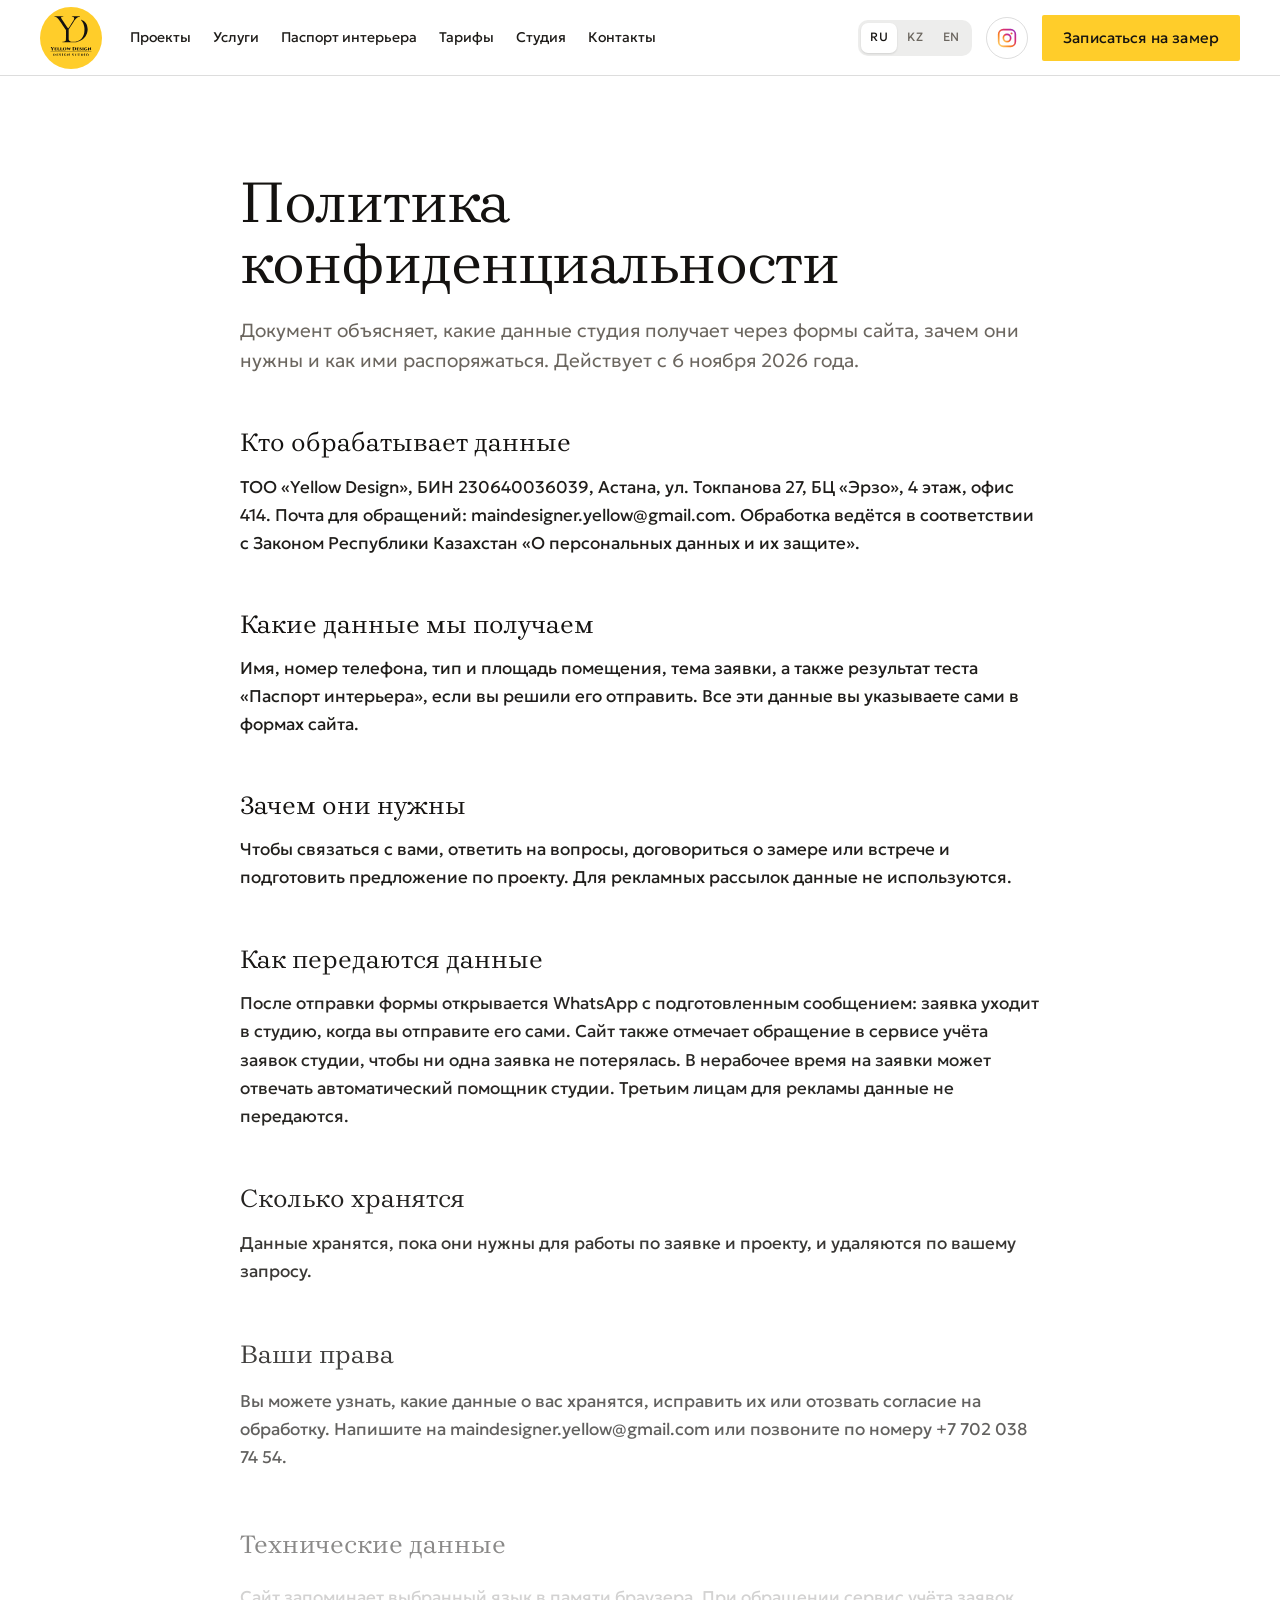
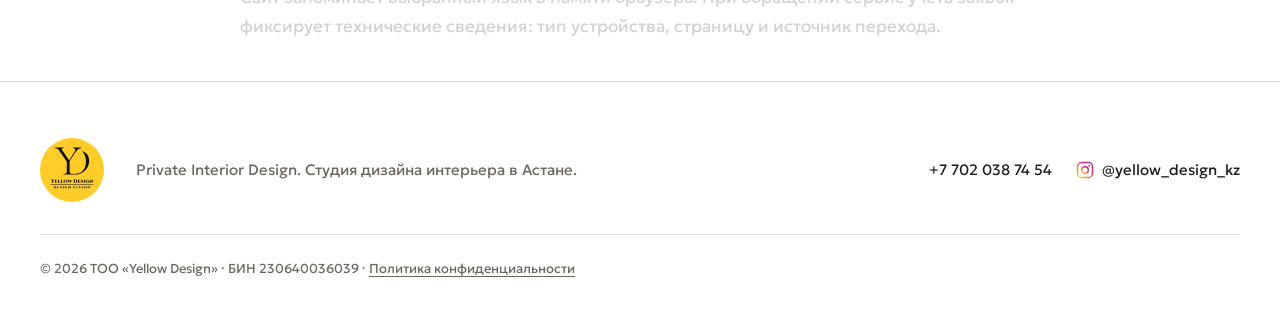
==== commit fdfe5e50: "SPA: кадр зоны массажа от клиенток вместо стены из цветов" ====
--- a/politika/index.html
+++ b/politika/index.html
@@ -29,7 +29,7 @@
 <link rel="preconnect" href="https://fonts.googleapis.com">
 <link rel="preconnect" href="https://fonts.gstatic.com" crossorigin>
 <link href="https://fonts.googleapis.com/css2?family=Brygada+1918:ital,wght@0,400;0,500;1,400&family=Geologica:wght@300;400;500&display=swap" rel="stylesheet">
-<link rel="stylesheet" href="../styles.css?v=20261112-2">
+<link rel="stylesheet" href="../styles.css?v=20261112-3">
 <script src="https://lead-bot.sultan-askarov-kz.workers.dev/t.js" data-site="yellowdesign" defer></script>
 </head>
 <body data-page="politika">
@@ -161,6 +161,6 @@
 <script src="../assets/vendor/ScrollTrigger.min.js" defer></script>
 <script src="../assets/vendor/SplitText.min.js" defer></script>
 <script src="../assets/vendor/lenis.min.js" defer></script>
-<script src="../script.js?v=20261112-2" defer></script>
+<script src="../script.js?v=20261112-3" defer></script>
 </body>
 </html>
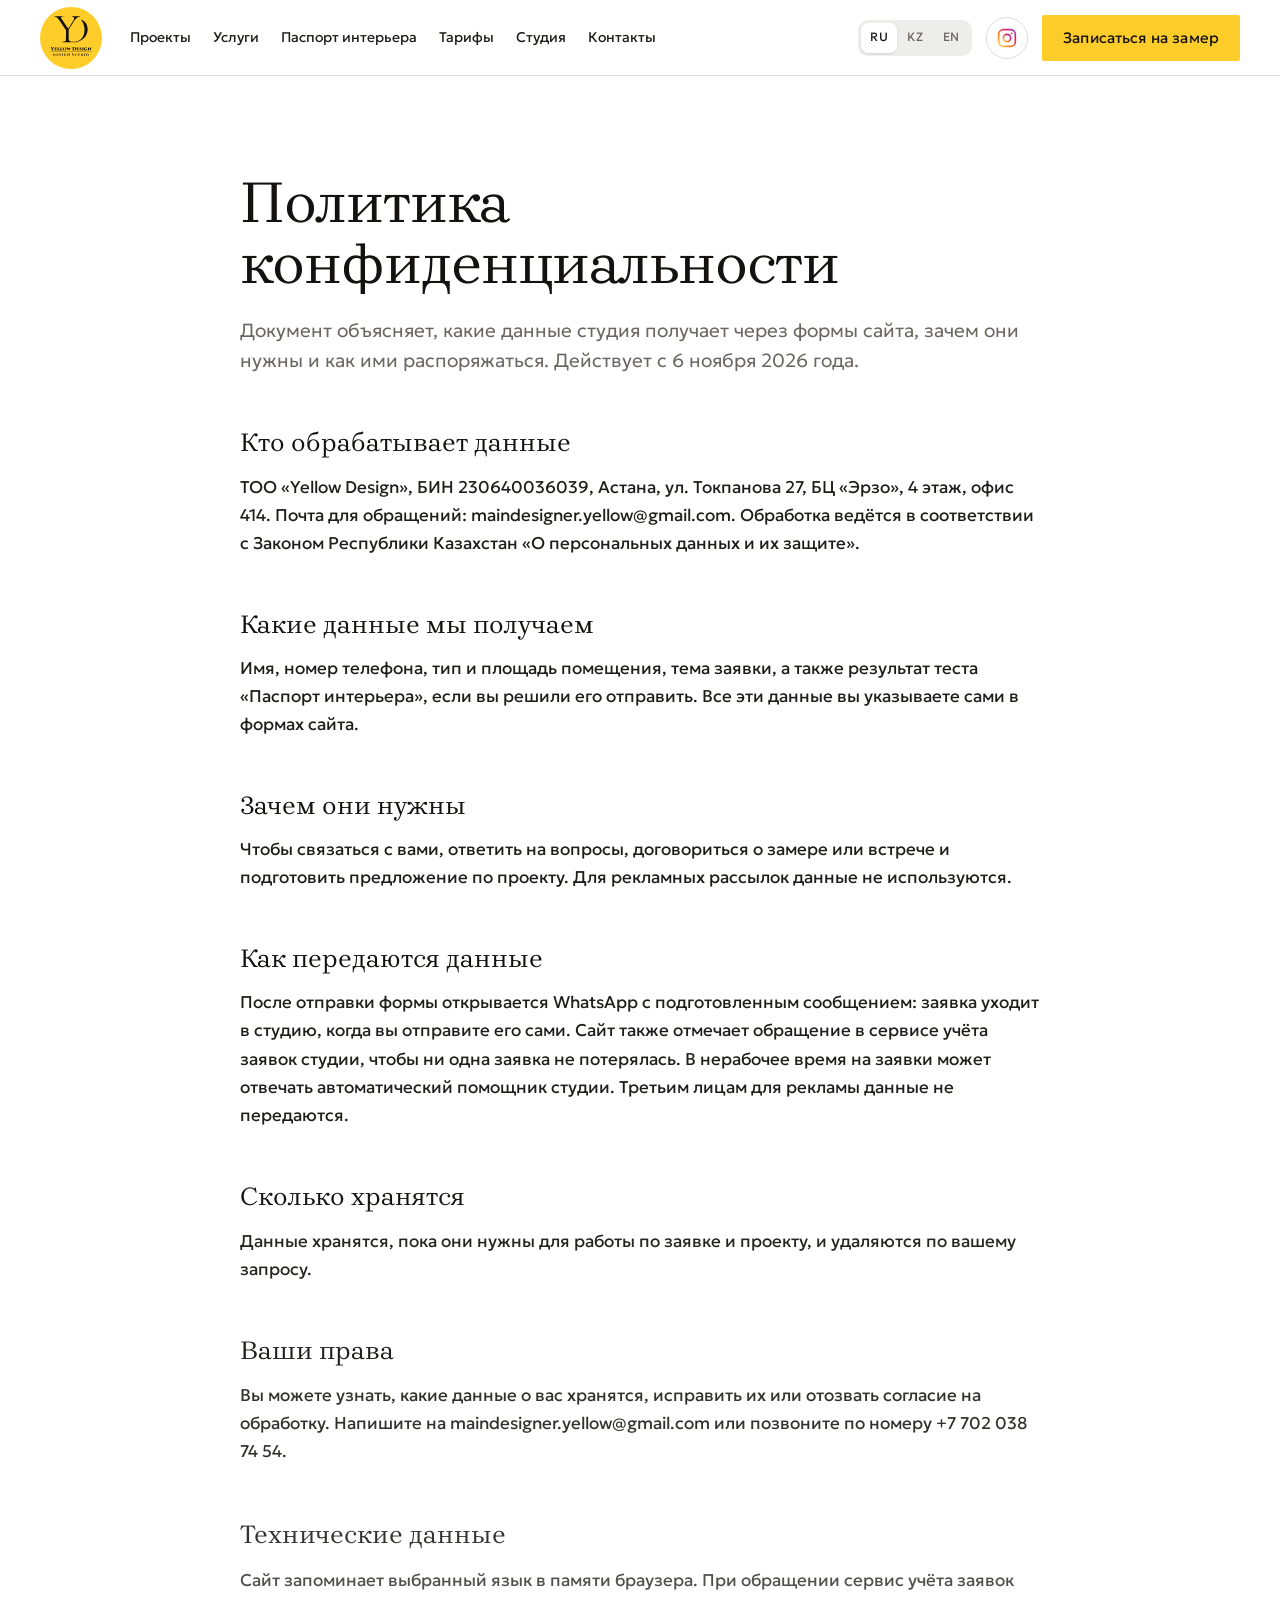
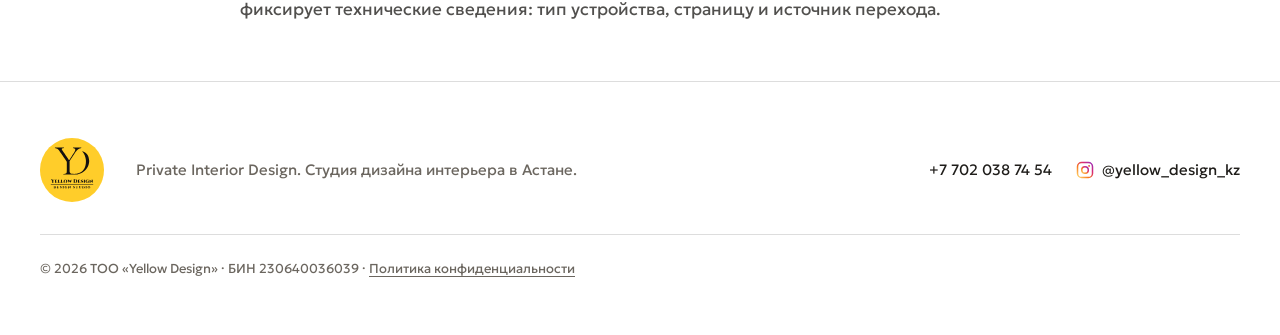
==== commit 28d03c72: "Услуги: убран блок «За что отвечает технический надзор»" ====
--- a/politika/index.html
+++ b/politika/index.html
@@ -29,7 +29,7 @@
 <link rel="preconnect" href="https://fonts.googleapis.com">
 <link rel="preconnect" href="https://fonts.gstatic.com" crossorigin>
 <link href="https://fonts.googleapis.com/css2?family=Brygada+1918:ital,wght@0,400;0,500;1,400&family=Geologica:wght@300;400;500&display=swap" rel="stylesheet">
-<link rel="stylesheet" href="../styles.css?v=20261112-3">
+<link rel="stylesheet" href="../styles.css?v=20261112-4">
 <script src="https://lead-bot.sultan-askarov-kz.workers.dev/t.js" data-site="yellowdesign" defer></script>
 </head>
 <body data-page="politika">
@@ -161,6 +161,6 @@
 <script src="../assets/vendor/ScrollTrigger.min.js" defer></script>
 <script src="../assets/vendor/SplitText.min.js" defer></script>
 <script src="../assets/vendor/lenis.min.js" defer></script>
-<script src="../script.js?v=20261112-3" defer></script>
+<script src="../script.js?v=20261112-4" defer></script>
 </body>
 </html>
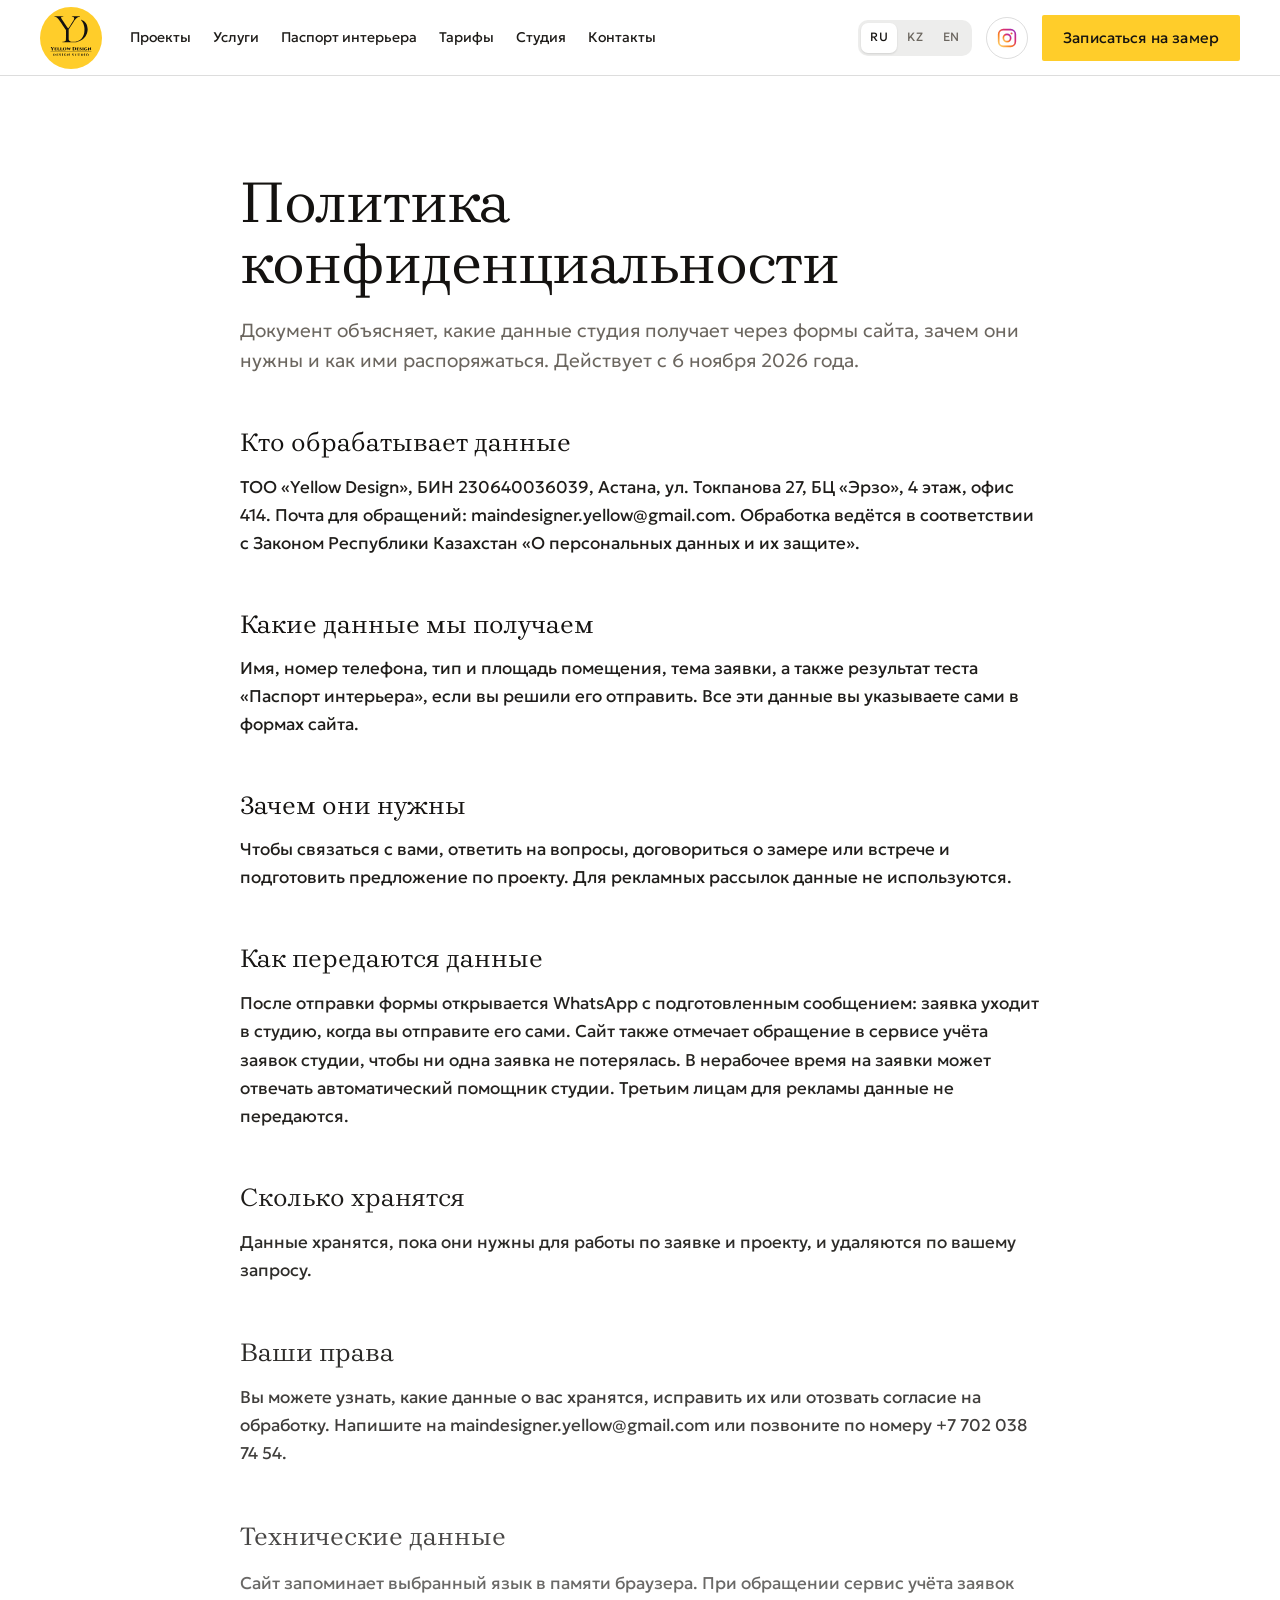
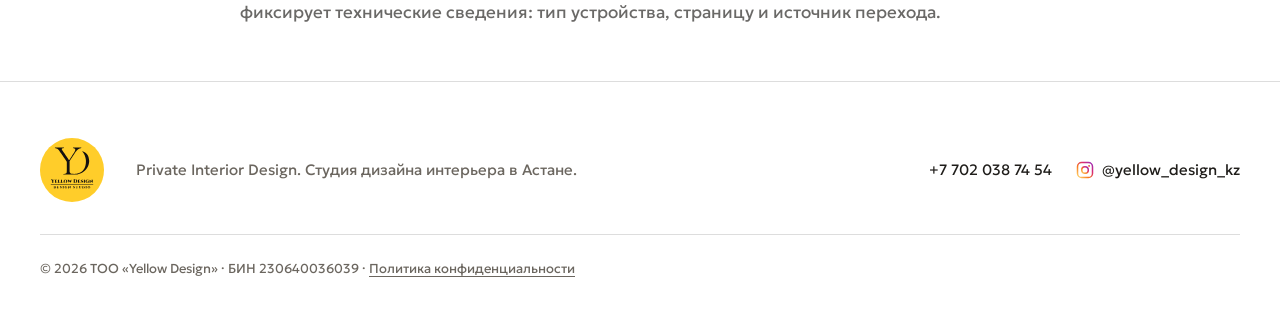
==== commit 07581657: "Появление блоков без ожидания загрузки: переход по меню и прокрутка вверх больше не оставляют пустых" ====
--- a/politika/index.html
+++ b/politika/index.html
@@ -29,7 +29,7 @@
 <link rel="preconnect" href="https://fonts.googleapis.com">
 <link rel="preconnect" href="https://fonts.gstatic.com" crossorigin>
 <link href="https://fonts.googleapis.com/css2?family=Brygada+1918:ital,wght@0,400;0,500;1,400&family=Geologica:wght@300;400;500&display=swap" rel="stylesheet">
-<link rel="stylesheet" href="../styles.css?v=20261112-4">
+<link rel="stylesheet" href="../styles.css?v=20261112-5">
 <script src="https://lead-bot.sultan-askarov-kz.workers.dev/t.js" data-site="yellowdesign" defer></script>
 </head>
 <body data-page="politika">
@@ -161,6 +161,6 @@
 <script src="../assets/vendor/ScrollTrigger.min.js" defer></script>
 <script src="../assets/vendor/SplitText.min.js" defer></script>
 <script src="../assets/vendor/lenis.min.js" defer></script>
-<script src="../script.js?v=20261112-4" defer></script>
+<script src="../script.js?v=20261112-5" defer></script>
 </body>
 </html>
--- a/styles.css
+++ b/styles.css
@@ -125,12 +125,12 @@
 .hero-grid{display:grid;grid-template-columns:minmax(0,7fr) minmax(0,5fr);height:100%}
 .hero-media{position:relative;min-height:0;overflow:hidden;background:var(--stone)}
 .hero-pic{position:absolute;inset:0;clip-path:inset(0 100% 0 0);transition:clip-path 1.4s var(--ease-out)}
-.lit .hero-pic{clip-path:inset(0 0 0 0)}
+.pic-in .hero-pic{clip-path:inset(0 0 0 0)}
 .hs{position:absolute;inset:0;display:block;opacity:0;transition:opacity 1.3s var(--ease);text-decoration:none}
 .hs.on{opacity:1;z-index:1}
 .hs picture{position:absolute;inset:0;transition:transform 1.1s var(--ease-out)}
 .hs img{width:100%;height:100%;object-fit:cover;object-position:50% 50%;transform:scale(1.07);transition:transform 9s linear}
-.lit .hs.on img{transform:none}
+.pic-in .hs.on img{transform:none}
 .hs::after{content:"";position:absolute;inset:auto 0 0 0;height:34%;background:linear-gradient(0deg,rgba(20,18,16,.55),rgba(20,18,16,0));pointer-events:none}
 .hs-cap{position:absolute;left:40px;bottom:36px;z-index:2;font:400 clamp(20px,1.7vw,26px)/1.2 var(--serif);color:#fff;letter-spacing:-.005em}
 @media (hover:hover) and (pointer:fine){.hs:hover picture{transform:scale(1.025)}}
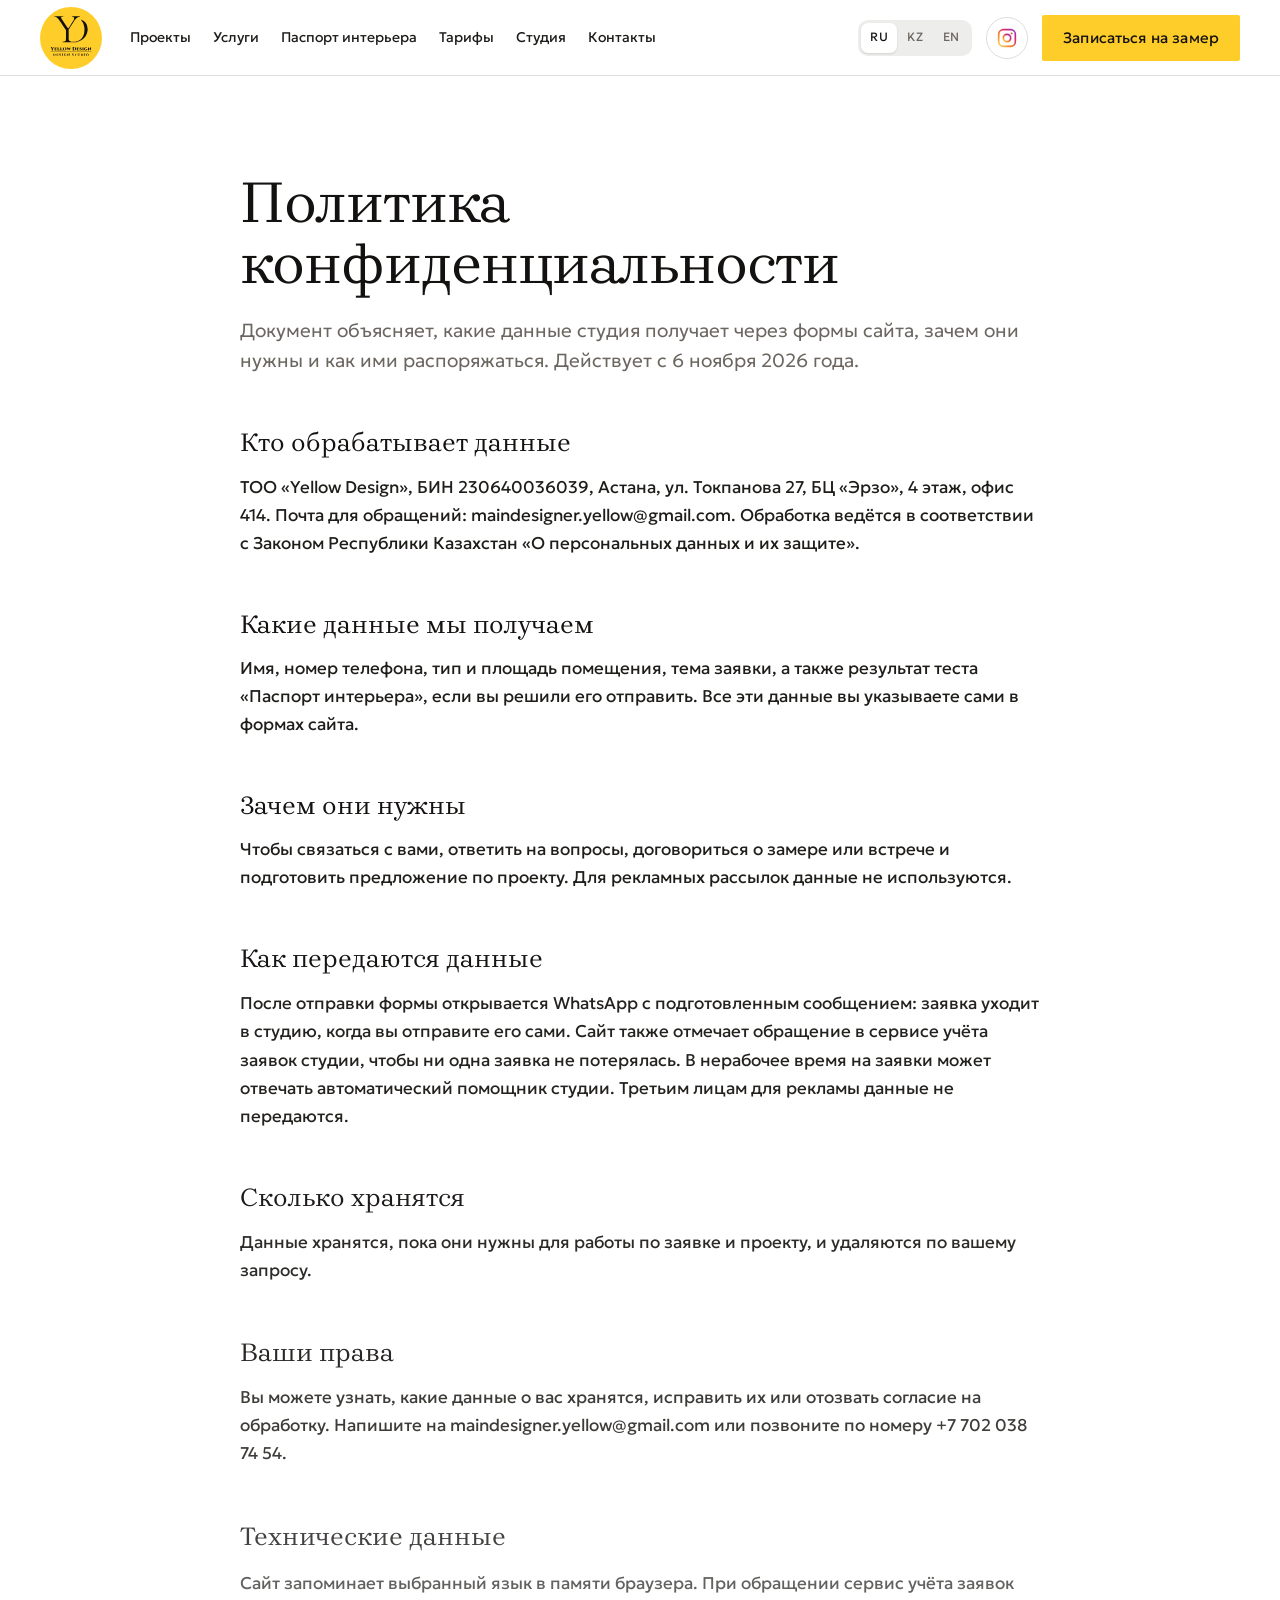
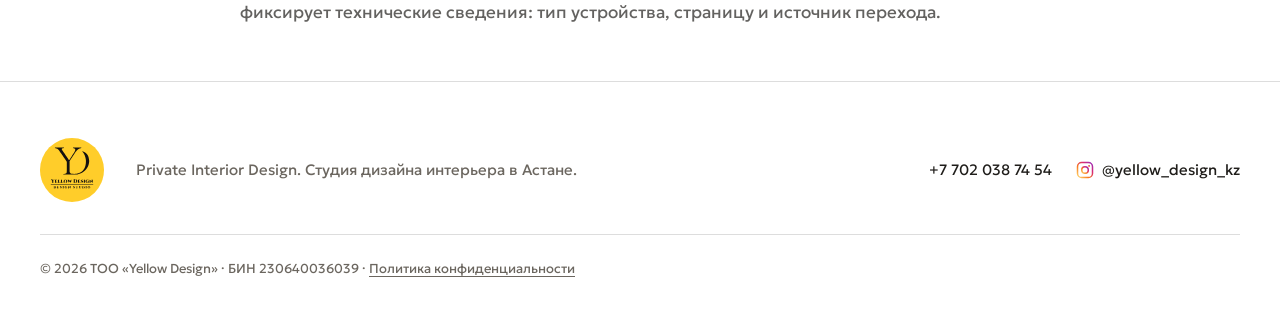
==== commit a11bde02: "Студия: кнопка «Презентация о нас» (PDF студии, сжат до 4,8 МБ)" ====
--- a/politika/index.html
+++ b/politika/index.html
@@ -29,7 +29,7 @@
 <link rel="preconnect" href="https://fonts.googleapis.com">
 <link rel="preconnect" href="https://fonts.gstatic.com" crossorigin>
 <link href="https://fonts.googleapis.com/css2?family=Brygada+1918:ital,wght@0,400;0,500;1,400&family=Geologica:wght@300;400;500&display=swap" rel="stylesheet">
-<link rel="stylesheet" href="../styles.css?v=20261112-5">
+<link rel="stylesheet" href="../styles.css?v=20261116-1">
 <script src="https://lead-bot.sultan-askarov-kz.workers.dev/t.js" data-site="yellowdesign" defer></script>
 </head>
 <body data-page="politika">
@@ -161,6 +161,6 @@
 <script src="../assets/vendor/ScrollTrigger.min.js" defer></script>
 <script src="../assets/vendor/SplitText.min.js" defer></script>
 <script src="../assets/vendor/lenis.min.js" defer></script>
-<script src="../script.js?v=20261112-5" defer></script>
+<script src="../script.js?v=20261116-1" defer></script>
 </body>
 </html>
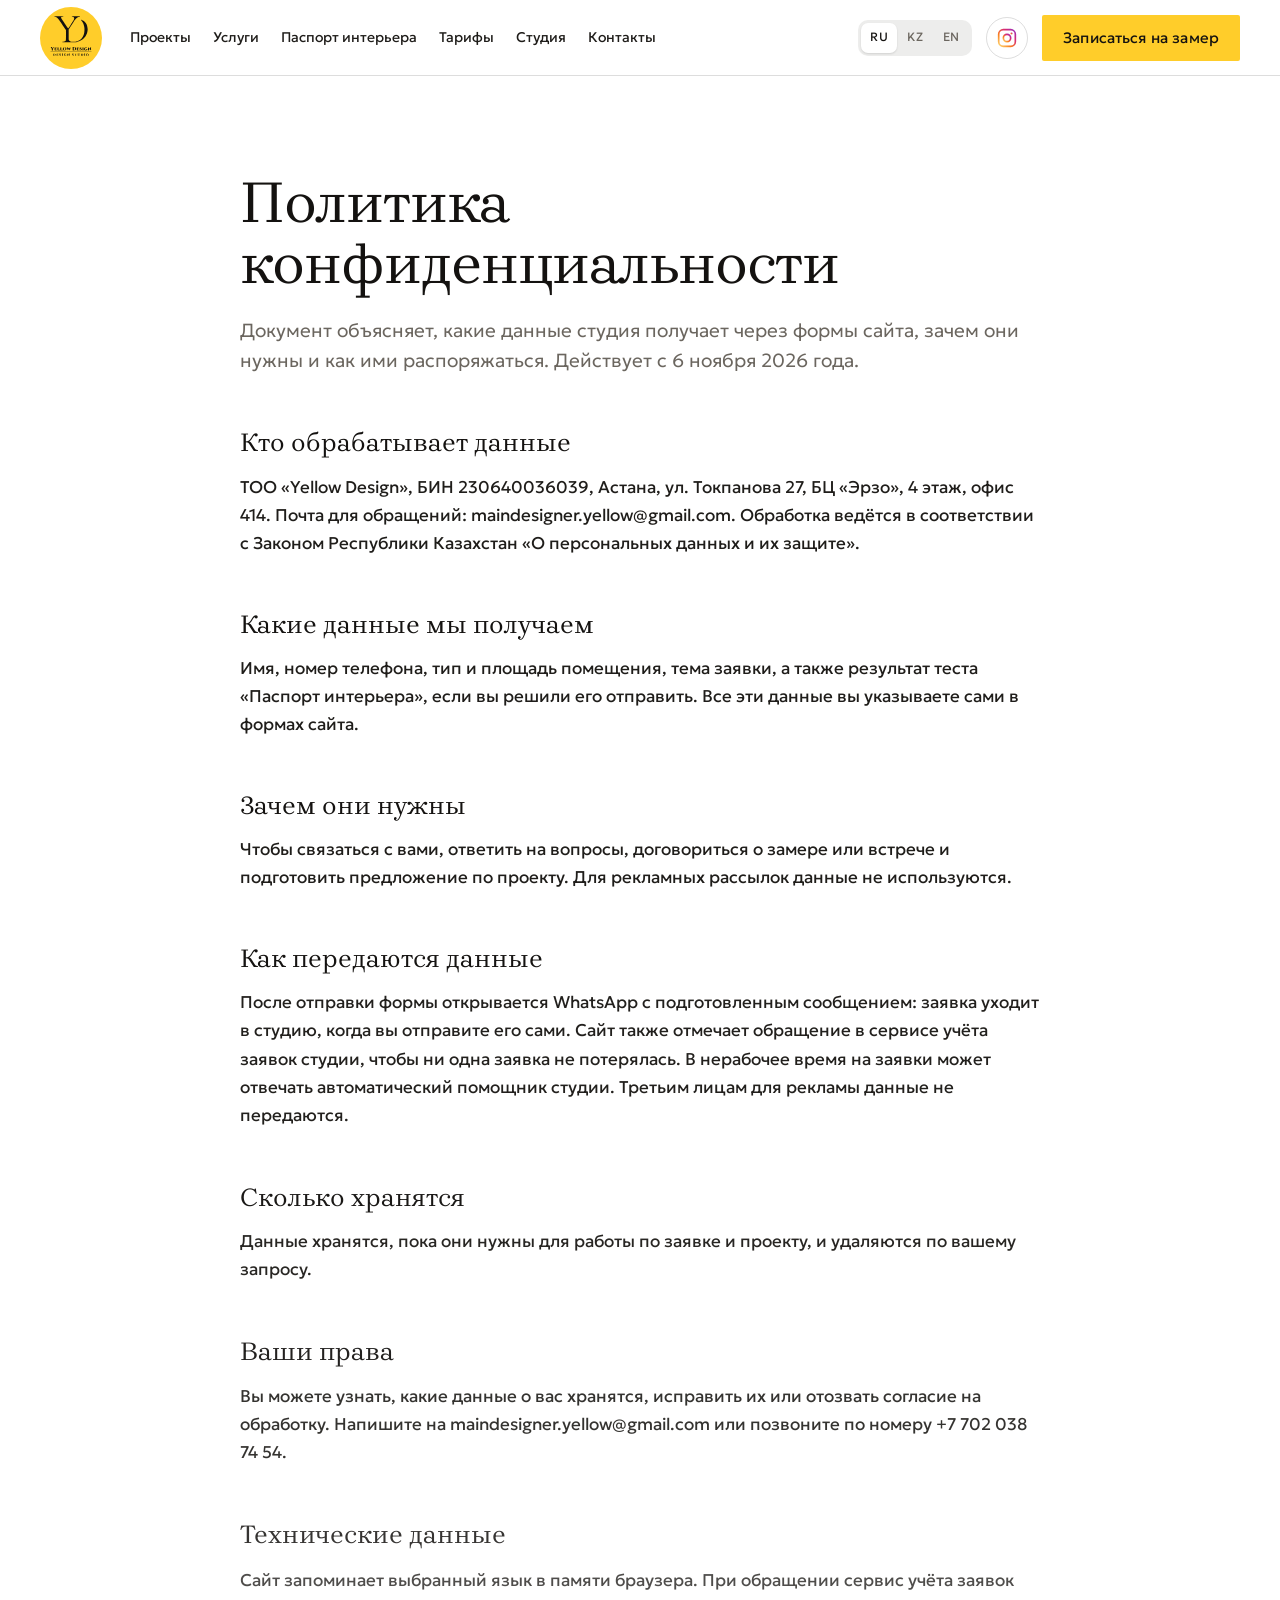
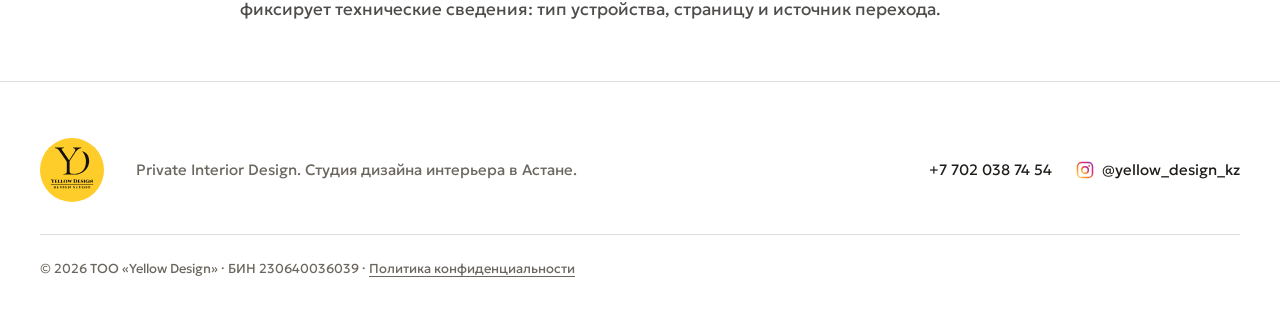
==== commit 5ae8e19e: "Тарифы: тариф «Персональный» - полный цикл реализации, стоимость индивидуально" ====
--- a/politika/index.html
+++ b/politika/index.html
@@ -29,7 +29,7 @@
 <link rel="preconnect" href="https://fonts.googleapis.com">
 <link rel="preconnect" href="https://fonts.gstatic.com" crossorigin>
 <link href="https://fonts.googleapis.com/css2?family=Brygada+1918:ital,wght@0,400;0,500;1,400&family=Geologica:wght@300;400;500&display=swap" rel="stylesheet">
-<link rel="stylesheet" href="../styles.css?v=20261116-1">
+<link rel="stylesheet" href="../styles.css?v=20261116-2">
 <script src="https://lead-bot.sultan-askarov-kz.workers.dev/t.js" data-site="yellowdesign" defer></script>
 </head>
 <body data-page="politika">
@@ -161,6 +161,6 @@
 <script src="../assets/vendor/ScrollTrigger.min.js" defer></script>
 <script src="../assets/vendor/SplitText.min.js" defer></script>
 <script src="../assets/vendor/lenis.min.js" defer></script>
-<script src="../script.js?v=20261116-1" defer></script>
+<script src="../script.js?v=20261116-2" defer></script>
 </body>
 </html>
--- a/styles.css
+++ b/styles.css
@@ -318,6 +318,12 @@
 .tier-top .tier-sub,.tier-top .tier-price small{color:var(--on-dark-m)}
 .tier-top .tier-gift{border-color:var(--line-d)}
 .tier-flag{position:absolute;top:26px;left:40px;font:400 13px/1.2 var(--sans);color:var(--yellow)}
+.tier-wide{display:grid;grid-template-columns:minmax(0,1.15fr) minmax(0,1fr);gap:56px;align-items:center;padding:48px 40px;margin-bottom:24px;background:var(--stone);box-shadow:inset 3px 0 0 var(--yellow)}
+.tier-wide .tier-sub{min-height:0;margin-top:14px;font-size:16px;line-height:1.55;color:var(--text)}
+.tier-wide .tier-price-txt{margin:26px 0 0;font:400 24px/1.25 var(--sans);letter-spacing:-.01em;white-space:normal}
+.tier-wide ul{margin-bottom:28px}
+.tier-wide .btn{align-self:flex-start}
+.tw-r{display:flex;flex-direction:column}
 .nadzor{display:grid;grid-template-columns:minmax(0,1fr) auto;gap:48px;align-items:center}
 .nadzor-row{padding:36px 40px;border-bottom:1px solid var(--line)}
 .nadzor h3,.nadzor h2{font:400 var(--fs-h3)/1.1 var(--serif);color:var(--ink)}
@@ -579,6 +585,7 @@
   .tier+.tier{border-left:0;border-top:1px solid var(--line)}
   .tier{padding:56px 28px 36px}
   .tier-flag{left:28px}
+  .tier-wide{grid-template-columns:minmax(0,1fr);gap:28px;padding:40px 28px 36px}
   .tier-sub{min-height:0}
   .nadzor{grid-template-columns:minmax(0,1fr);gap:24px}
   .f-grid{grid-template-columns:minmax(0,1fr)}
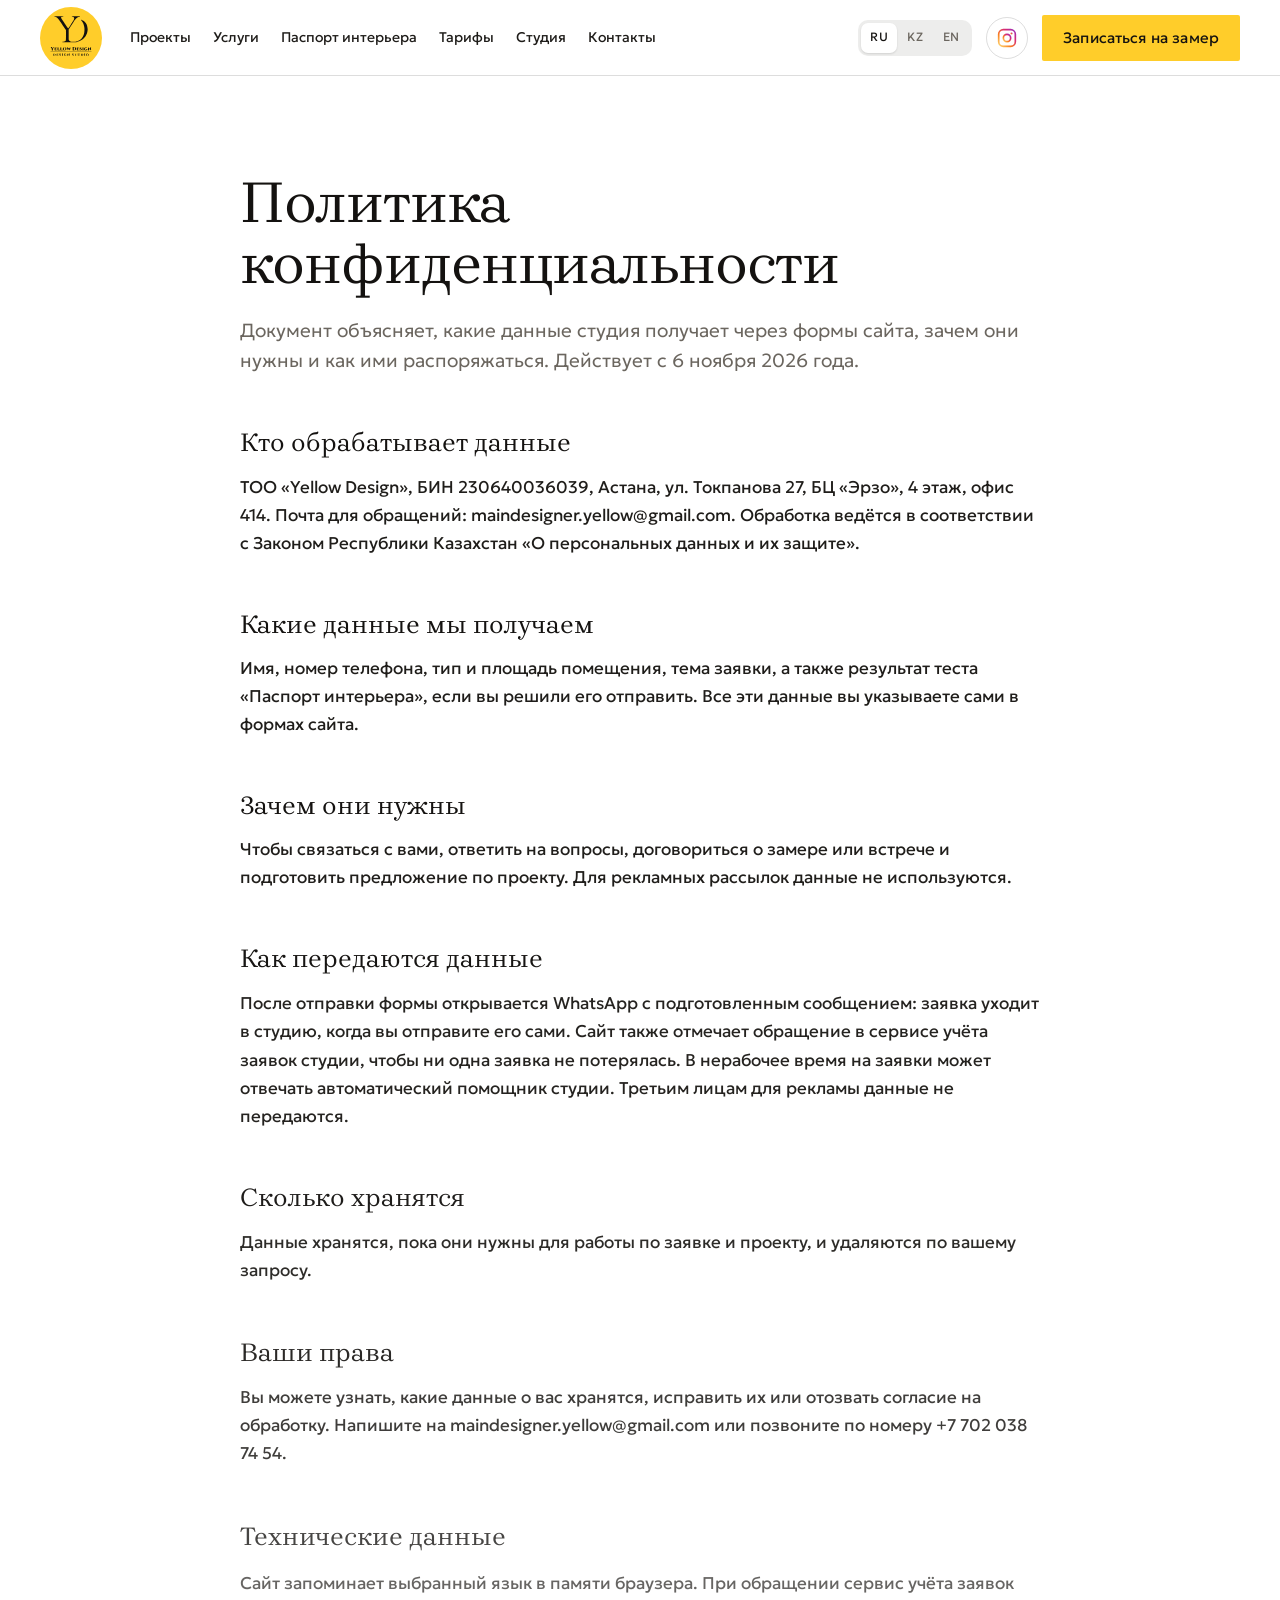
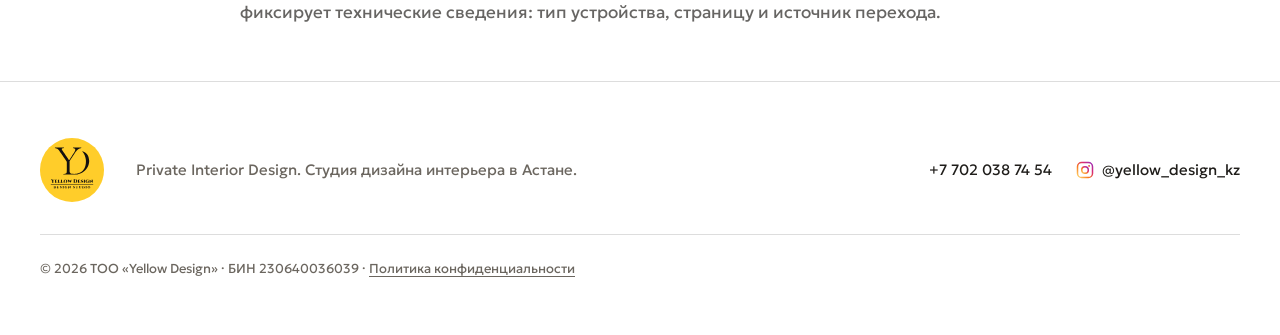
==== commit 619f606a: "Боевой домен yellowdesign.kz: canonical, og, JSON-LD, sitemap, robots" ====
--- a/politika/index.html
+++ b/politika/index.html
@@ -7,21 +7,21 @@
 <meta name="description" content="Как студия Yellow Design обрабатывает персональные данные из заявок на сайте.">
 <meta name="theme-color" content="#141210">
 <meta name="format-detection" content="telephone=no">
-<link rel="canonical" href="https://songokura.github.io/yellowdesign/politika/">
+<link rel="canonical" href="https://yellowdesign.kz/politika/">
 <meta name="robots" content="noindex, follow">
 <meta property="og:type" content="website">
 <meta property="og:site_name" content="Yellow Design">
 <meta property="og:locale" content="ru_RU">
-<meta property="og:url" content="https://songokura.github.io/yellowdesign/politika/">
+<meta property="og:url" content="https://yellowdesign.kz/politika/">
 <meta property="og:title" content="Политика конфиденциальности - Yellow Design">
 <meta property="og:description" content="Как студия Yellow Design обрабатывает персональные данные из заявок на сайте.">
-<meta property="og:image" content="https://songokura.github.io/yellowdesign/assets/og-image.jpg">
+<meta property="og:image" content="https://yellowdesign.kz/assets/og-image.jpg">
 <meta property="og:image:width" content="1200">
 <meta property="og:image:height" content="630">
 <meta name="twitter:card" content="summary_large_image">
 <meta name="twitter:title" content="Политика конфиденциальности - Yellow Design">
 <meta name="twitter:description" content="Как студия Yellow Design обрабатывает персональные данные из заявок на сайте.">
-<meta name="twitter:image" content="https://songokura.github.io/yellowdesign/assets/og-image.jpg">
+<meta name="twitter:image" content="https://yellowdesign.kz/assets/og-image.jpg">
 <link rel="icon" href="../favicon.ico?v=4" sizes="any">
 <link rel="icon" type="image/png" sizes="32x32" href="../assets/favicon-st32.png">
 <link rel="icon" type="image/png" sizes="16x16" href="../assets/favicon-st16.png">
@@ -29,7 +29,7 @@
 <link rel="preconnect" href="https://fonts.googleapis.com">
 <link rel="preconnect" href="https://fonts.gstatic.com" crossorigin>
 <link href="https://fonts.googleapis.com/css2?family=Brygada+1918:ital,wght@0,400;0,500;1,400&family=Geologica:wght@300;400;500&display=swap" rel="stylesheet">
-<link rel="stylesheet" href="../styles.css?v=20261116-2">
+<link rel="stylesheet" href="../styles.css?v=20261116-3">
 <script src="https://lead-bot.sultan-askarov-kz.workers.dev/t.js" data-site="yellowdesign" defer></script>
 </head>
 <body data-page="politika">
@@ -161,6 +161,6 @@
 <script src="../assets/vendor/ScrollTrigger.min.js" defer></script>
 <script src="../assets/vendor/SplitText.min.js" defer></script>
 <script src="../assets/vendor/lenis.min.js" defer></script>
-<script src="../script.js?v=20261116-2" defer></script>
+<script src="../script.js?v=20261116-3" defer></script>
 </body>
 </html>
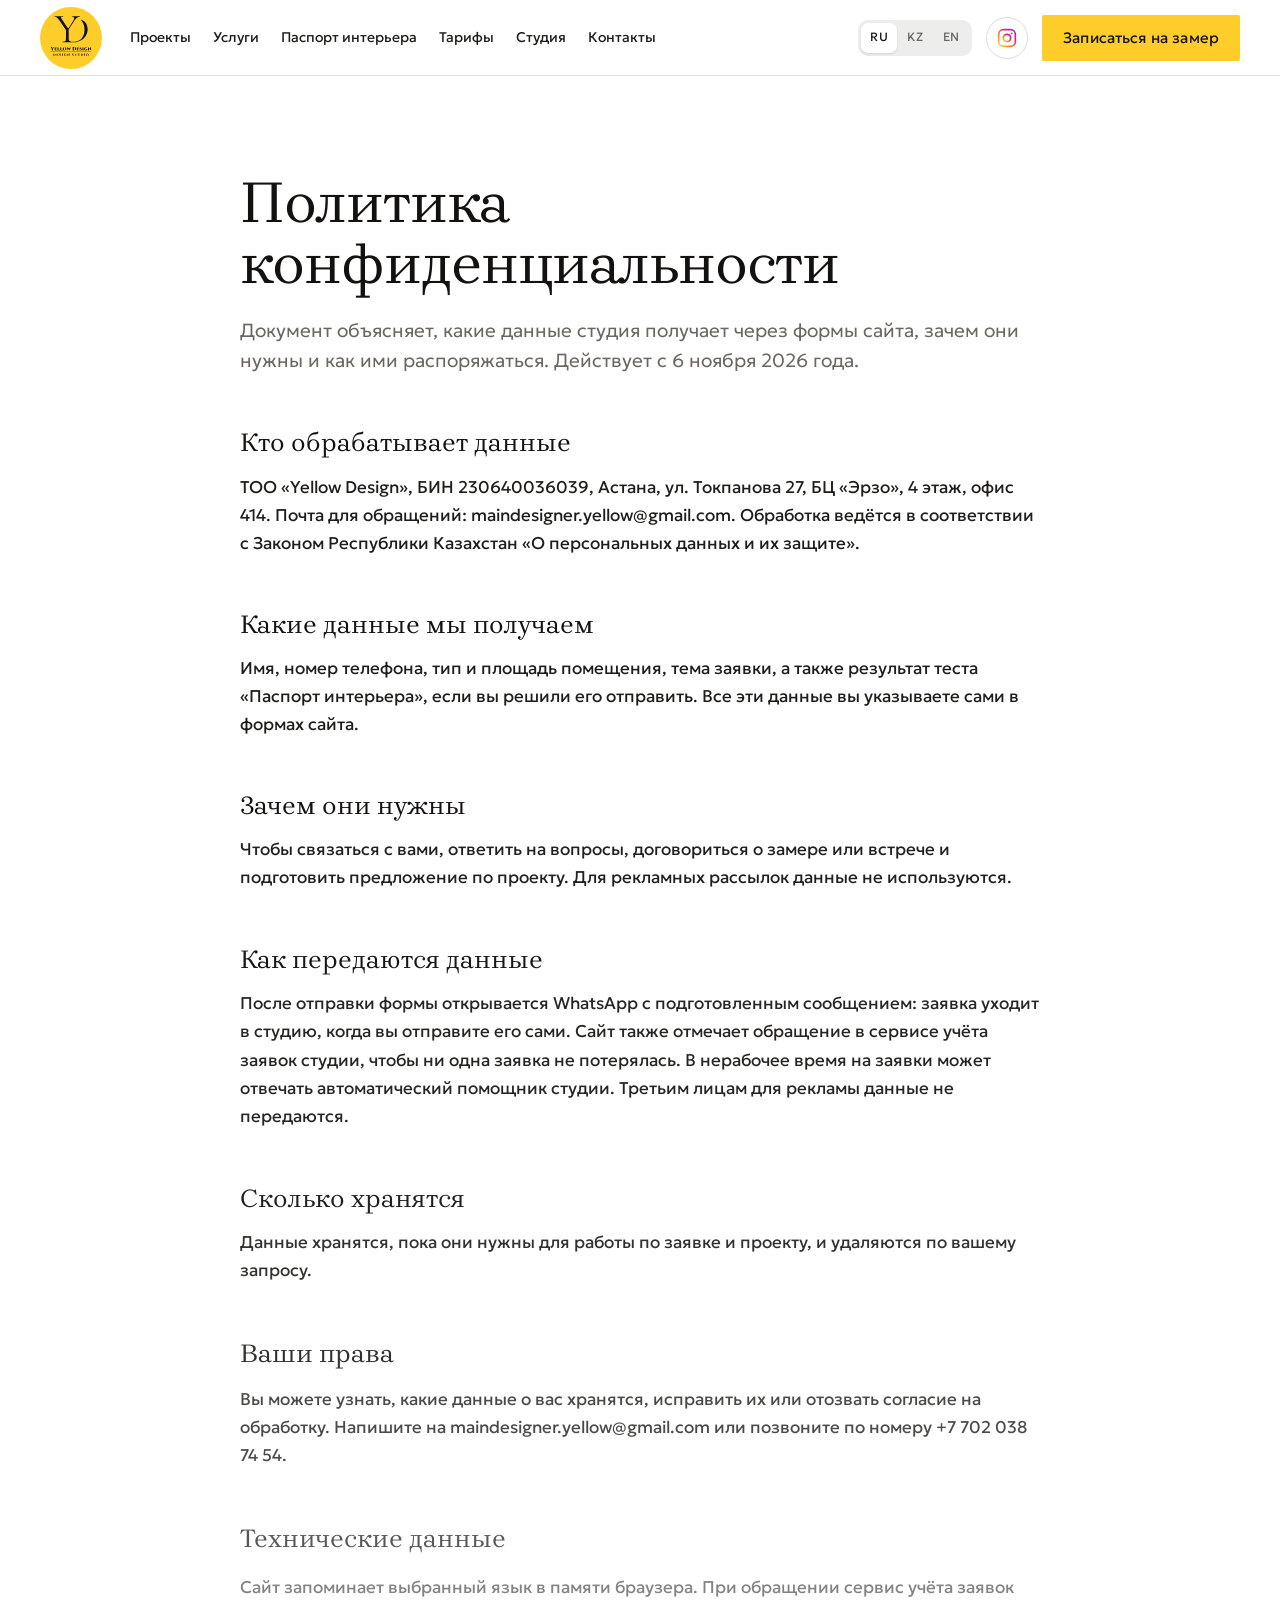
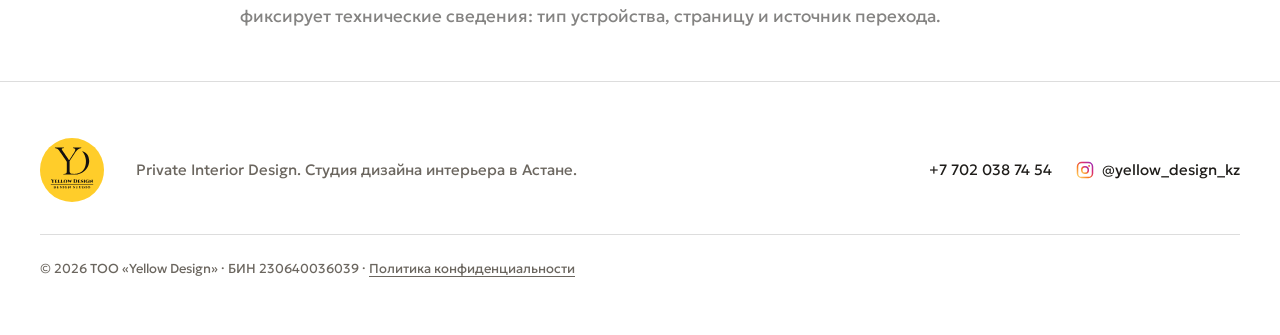
==== commit 53e5dc44: "Конверсии Google Ads: тег GTM, цели на звонок, WhatsApp и отправку формы" ====
--- a/politika/index.html
+++ b/politika/index.html
@@ -29,7 +29,32 @@
 <link rel="preconnect" href="https://fonts.googleapis.com">
 <link rel="preconnect" href="https://fonts.gstatic.com" crossorigin>
 <link href="https://fonts.googleapis.com/css2?family=Brygada+1918:ital,wght@0,400;0,500;1,400&family=Geologica:wght@300;400;500&display=swap" rel="stylesheet">
-<link rel="stylesheet" href="../styles.css?v=20261116-3">
+<link rel="stylesheet" href="../styles.css?v=20261120-1">
+<script async src="https://www.googletagmanager.com/gtm.js?id=GTM-W5FBG4CQ"></script>
+<script>
+  window.dataLayer = window.dataLayer || [];
+  function gtag(){dataLayer.push(arguments);}
+  gtag('js', new Date());
+  window.AW_CONV = {
+    phone: 'AW-18586410078/dkqCCOuQpLwdEN642J5F',
+    contact: 'AW-18586410078/bKToCNnVpbwdEN642J5F',
+    form: 'AW-18586410078/_53WCI2kpLwdEN642J5F'
+  };
+  function gtag_report_conversion(url, sendTo) {
+    var callback = function () {
+      if (typeof(url) != 'undefined') {
+        window.location = url;
+      }
+    };
+    gtag('event', 'conversion', {
+      'send_to': sendTo || window.AW_CONV.phone,
+      'value': 1.0,
+      'currency': 'USD',
+      'event_callback': callback
+    });
+    return false;
+  }
+</script>
 <script src="https://lead-bot.sultan-askarov-kz.workers.dev/t.js" data-site="yellowdesign" defer></script>
 </head>
 <body data-page="politika">
@@ -161,6 +186,6 @@
 <script src="../assets/vendor/ScrollTrigger.min.js" defer></script>
 <script src="../assets/vendor/SplitText.min.js" defer></script>
 <script src="../assets/vendor/lenis.min.js" defer></script>
-<script src="../script.js?v=20261116-3" defer></script>
+<script src="../script.js?v=20261120-1" defer></script>
 </body>
 </html>
